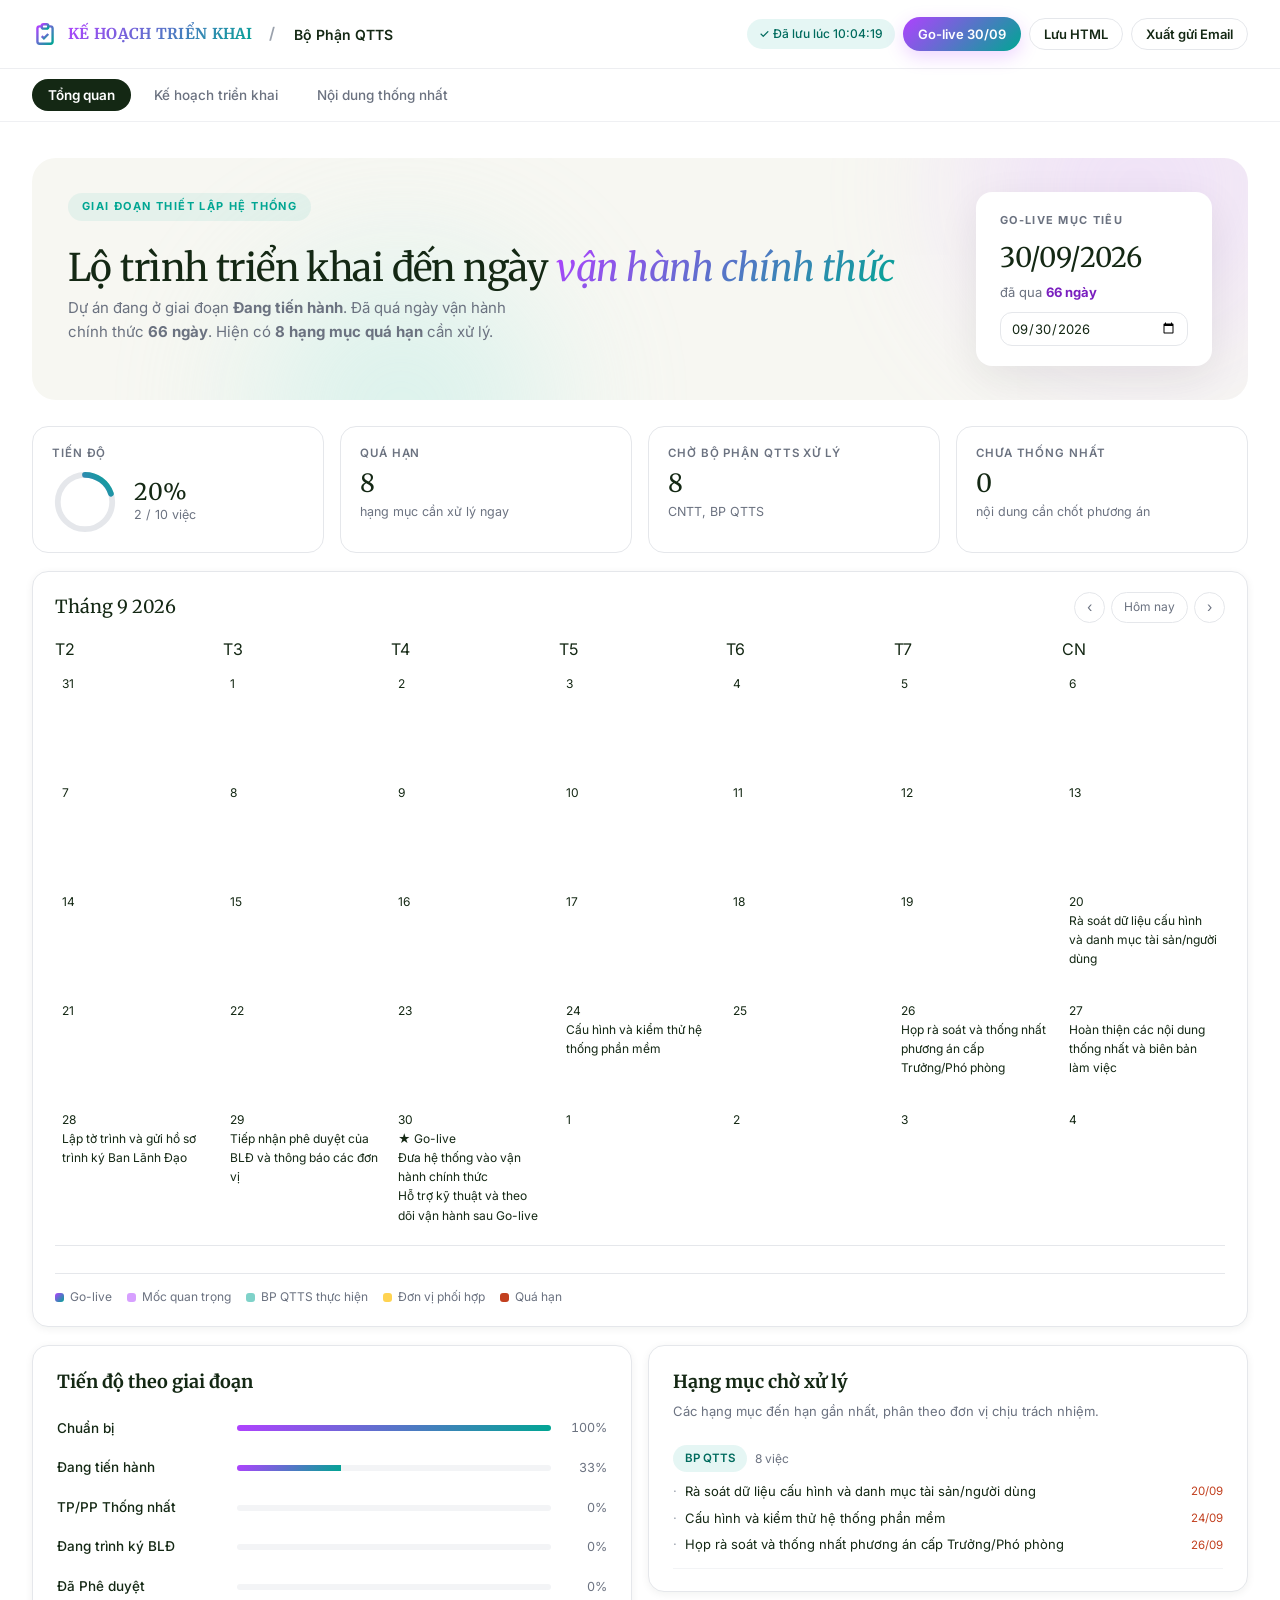
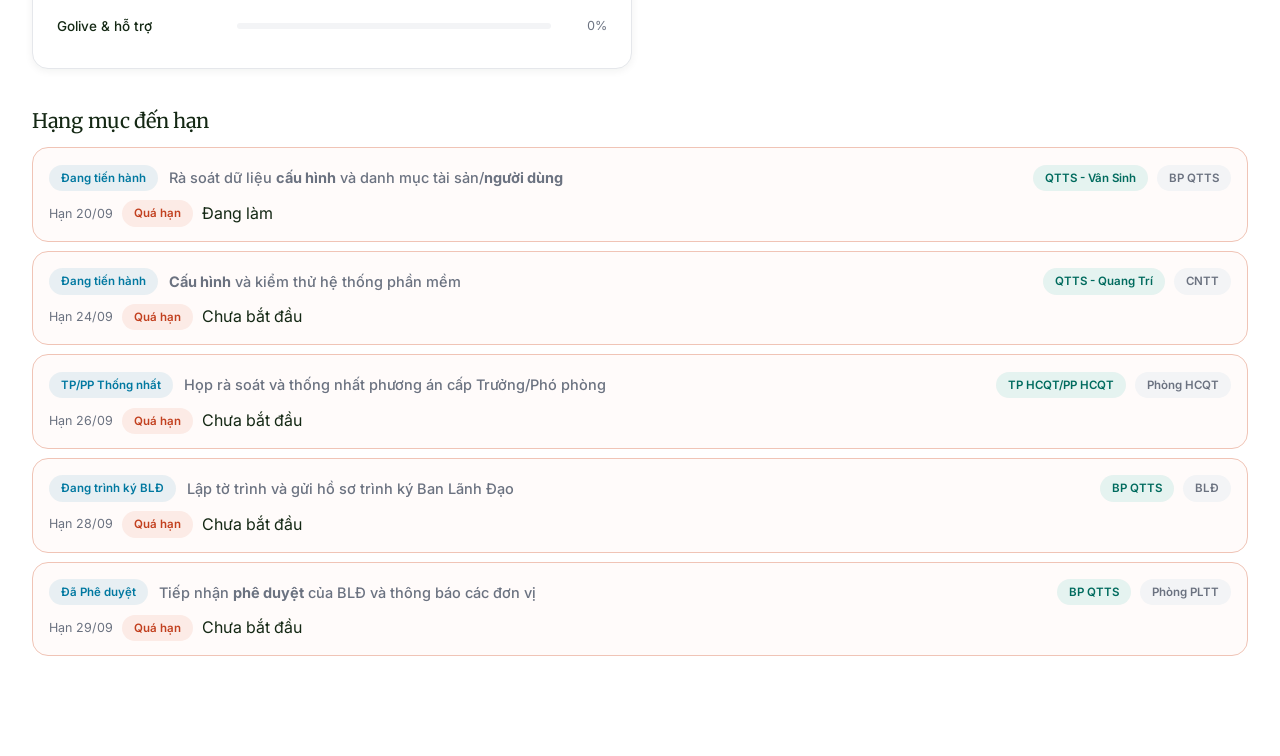
==== index.html @ fbef2f09 "Dong bo giao dien nhat quan 1 phan mem WebApp tren PC, Tablet va Mobile" ====
<!DOCTYPE html>
<html lang="vi">
<head>
<meta charset="utf-8">
<meta name="viewport" content="width=device-width, initial-scale=1.0, maximum-scale=5.0, viewport-fit=cover">
<title>Quản Lý Kế Hoạch — BP QTTS</title>
<meta name="apple-mobile-web-app-capable" content="yes">
<meta name="mobile-web-app-capable" content="yes">
<meta name="apple-mobile-web-app-status-bar-style" content="default">
<meta name="apple-mobile-web-app-title" content="Kế Hoạch QTTS">
<meta name="application-name" content="Kế Hoạch QTTS">
<meta name="theme-color" content="#ffffff">
<link rel="manifest" href="manifest.json">
<link rel="icon" type="image/svg+xml" href="assets/xperise-logo.svg">
<link rel="apple-touch-icon" href="assets/xperise-logo.svg">
<link rel="preconnect" href="https://fonts.googleapis.com">
<link rel="preconnect" href="https://fonts.gstatic.com" crossorigin>
<link href="https://fonts.googleapis.com/css2?family=Merriweather:ital,wght@0,300;0,400;1,400&family=Inter:wght@400;500;600;700&display=swap" rel="stylesheet">
<link rel="stylesheet" href="style.css?v=2.3">
</head>
<body>

<svg width="0" height="0" style="position:absolute"><defs>
<linearGradient id="gr" x1="0%" y1="0%" x2="100%" y2="100%">
<stop offset="0%" stop-color="#B041FF"/><stop offset="100%" stop-color="#00A693"/></linearGradient>
</defs></svg>

<header class="top"><div class="top-in">
  <div class="logo">
    <div class="app-brand">
      <svg class="brand-icon" viewBox="0 0 24 24" width="26" height="26" fill="none" stroke="currentColor" stroke-width="2.2">
        <path d="M9 5H7a2 2 0 0 0-2 2v12a2 2 0 0 0 2 2h10a2 2 0 0 0 2-2V7a2 2 0 0 0-2-2h-2" stroke="url(#gr)"/>
        <rect x="9" y="3" width="6" height="4" rx="1.5" stroke="url(#gr)"/>
        <path d="m9 14 2 2 4-4" stroke="url(#gr)"/>
      </svg>
      <span class="app-title">KẾ HOẠCH TRIỂN KHAI</span>
    </div>
  </div>
  <div class="top-client">
    <span class="xsign">/</span>
    <input type="text" data-k="client" value="Bộ Phận QTTS" aria-label="Tên đơn vị phụ trách" title="Tên đơn vị / đối tác">
  </div>
  <div class="top-acts">
    <span class="save-badge" id="saveBadge">✓ Đã lưu lúc 10:04:19</span>
    <span class="chip chip-live" id="chipLive" title="Nhấp để đặt ngày Go-live">Go-live 30/09</span>
    <button class="btn btn-o btn-s" id="save" title="Lưu toàn bộ ứng dụng và dữ liệu ra file HTML">Lưu HTML</button>
    <button class="btn btn-o btn-s" id="exportEmailBtn" title="Xuất file HTML tối ưu đính kèm gửi email">Xuất gửi Email</button>
  </div>
</div></header>

<div class="tabs"><div class="tabs-in" id="tabs"></div></div>

<main>

<!-- ===== 1. TỔNG QUAN ===== -->
<section class="panel on" id="p1">
  <div class="hero">
    <div class="blob b1"></div><div class="blob b2"></div>
    <div class="hero-in">
      <div class="hero-main">
        <span class="eyebrow">Giai đoạn thiết lập hệ thống</span>
        <h1>Lộ trình triển khai đến ngày <em class="hl">vận hành chính thức</em></h1>
        <p class="lede" id="statusLine">Vui lòng xác nhận ngày vận hành chính thức mục tiêu để bắt đầu theo dõi tiến độ.</p>
      </div>
      <div class="golive">
        <div class="lb">Go-live mục tiêu</div>
        <div class="dt" id="gvDate">30/09/2026</div>
        <div class="cd" id="gvCount">—</div>
        <input type="date" data-k="golive" id="gvInput" value="2026-09-30" aria-label="Ngày Go-live">
      </div>
    </div>
  </div>

  <div class="grid g4" style="margin-bottom:18px">
    <div class="stat"><div class="k">Tiến độ</div>
      <div class="ringwrap">
        <svg class="ring" viewBox="0 0 80 80"><circle class="bgc" cx="40" cy="40" r="33"/>
        <circle class="fg" id="ringFg" cx="40" cy="40" r="33" transform="rotate(-90 40 40)"/></svg>
        <div><div class="n" id="ovPct">0%</div><div class="s" id="ovCnt">0 / 0 việc</div></div>
      </div></div>
    <div class="stat"><div class="k">Quá hạn</div><div class="v" id="stLate">0</div><div class="m">hạng mục cần xử lý ngay</div></div>
    <div class="stat"><div class="k" id="stClTitle">Chờ đối tác xử lý</div><div class="v" id="stCl">0</div><div class="m" id="stClDept">—</div></div>
    <div class="stat"><div class="k">Chưa thống nhất</div><div class="v" id="stCore">4</div><div class="m">nội dung cần chốt phương án</div></div>
  </div>

  <div class="cal" style="margin-bottom:18px">
    <div class="cal-top">
      <h4 id="calTitle">—</h4>
      <div class="cal-nav">
        <button type="button" id="calPrev" aria-label="Tháng trước">‹</button>
        <button type="button" id="calToday" style="width:auto;padding:0 12px;font-size:12px">Hôm nay</button>
        <button type="button" id="calNext" aria-label="Tháng sau">›</button>
      </div>
    </div>
    <div class="cal-grid" id="calGrid"></div>
    <div class="cal-list" id="calList"></div>
    <div class="cal-legend">
      <span><i class="lg-live"></i>Go-live</span>
      <span><i class="lg-ms"></i>Mốc quan trọng</span>
      <span><i class="lg-xp"></i>BP QTTS thực hiện</span>
      <span><i class="lg-cl"></i>Đơn vị phối hợp</span>
      <span><i class="lg-late"></i>Quá hạn</span>
    </div>
  </div>

  <div class="grid g2" style="align-items:start">
    <div class="card">
      <h4 style="font-family:var(--font-d);font-size:18px;margin-bottom:12px">Tiến độ theo giai đoạn</h4>
      <div id="phases"></div>
    </div>
    <div class="card">
      <h4 style="font-family:var(--font-d);font-size:18px;margin-bottom:4px">Hạng mục chờ xử lý</h4>
      <p style="font-size:13px;color:var(--gray-500);margin-bottom:14px">Các hạng mục đến hạn gần nhất, phân theo đơn vị chịu trách nhiệm.</p>
      <div id="byDept"></div>
    </div>
  </div>

  <h3 class="sec">Hạng mục đến hạn</h3>
  <div id="nextUp" class="tasklist"></div>
</section>

<!-- ===== 2. KẾ HOẠCH ===== -->
<section class="panel" id="p2">
  <div class="phead">
    <h2>Kế hoạch triển khai</h2>
    <p>Danh mục công việc theo trình tự thực hiện. Thứ tự, đơn vị phụ trách và thời hạn có thể điều chỉnh trực tiếp. Hạng mục đánh dấu sao sẽ hiển thị như mốc quan trọng trên lịch tại mục Tổng quan.</p>
  </div>
  <div class="flow">
    <div class="flow-head">
      <h3>Sơ đồ phối hợp</h3>
      <p>Mỗi hàng là một đơn vị, mỗi cột là một giai đoạn, số thứ tự trùng với danh mục bên dưới. Chọn tên đơn vị để xem riêng phần việc cần làm; chọn một bước để mở chi tiết.</p>
    </div>
    <div class="fl-units" id="flUnits" role="group" aria-label="Lọc theo đơn vị"></div>
    <div class="fl-wrap"><div class="fl-grid" id="flGrid"></div></div>
    <div class="fl-legend">
      <span><span class="fl-n">1</span>Bước theo trình tự</span>
      <span><span class="fl-n" style="background:var(--gradient)">1</span>Mốc quan trọng</span>
      <span><span class="fl-n" style="background:var(--green)">✓</span>Hoàn thành</span>
      <span><i class="lg-box lg-dash"></i>BP QTTS phối hợp cùng đơn vị đối tác</span>
      <span><i class="lg-box lg-late2"></i>Quá hạn</span>
    </div>
    <div class="fl-todo" id="flTodo" hidden></div>
  </div>

  <h3 class="sec" style="margin-top:0">Danh mục công việc</h3>
  <div class="acts" style="margin:0 0 18px">
    <button class="btn btn-p" id="addTask">+ Thêm hạng mục</button>
    <button class="btn btn-o" id="saveProjectBtn" title="Lưu toàn bộ thông tin dự án vào máy chủ host VPS quanlyts.com">💾 Lưu Dự Án</button>
    <div class="search-box">
      <svg viewBox="0 0 24 24" fill="none" stroke="currentColor" stroke-width="2"><circle cx="11" cy="11" r="8"/><path d="M21 21l-4.35-4.35"/></svg>
      <input type="text" id="taskSearch" placeholder="Tìm kiếm công việc, PIC...">
    </div>
    <select id="filt" class="btn btn-o" style="padding:8px 16px;cursor:pointer">
      <option value="">Tất cả giai đoạn</option>
    </select>
  </div>
  <div id="plan" class="tasklist"></div>
</section>

<!-- ===== 3. NỘI DUNG THỐNG NHẤT ===== -->
<section class="panel" id="p3">
  <div class="phead">
    <h2>Nội dung thống nhất</h2>
    <p>Ghi nhận và theo dõi các nội dung, kết luận và vấn đề cần thống nhất giữa các bên trong quá trình triển khai kế hoạch.</p>
  </div>

  <div class="tw"><table id="notes"><thead><tr><th class="mid" style="width:44px">#</th>
    <th style="min-width:260px">Nội dung thống nhất</th><th style="width:130px">Người nêu</th>
    <th style="width:130px">Phụ trách</th><th style="width:140px">Hạn</th>
    <th style="width:150px">Trạng thái</th><th style="width:44px"></th></tr></thead><tbody></tbody></table></div>
  <div class="acts"><button class="btn btn-p" id="addNote">+ Thêm nội dung</button></div>
</section>

</main>

<script src="app.js?v=2.3"></script>
</body>
</html>
---- style.css ----
*{margin:0;padding:0;box-sizing:border-box}
:root{
 --purple:#B041FF;--purple-dark:#7A1FBF;--purple-light:#E7C8FF;--purple-med:#C983FF;
 --green:#00A693;--green-dark:#006B5E;--green-light:#B8ECE5;--green-med:#5CC9BC;
 --blue:#0078A0;--blue-light:#BCE4F1;
 --ink:#142814;--soft-white:#F7F7F2;--white:#fff;
 --gray-500:#6B7280;--gray-400:#9AA1AC;--gray-200:#E5E7EB;--gray-100:#F3F4F6;
 --amber:#B26B00;--amber-bg:#FFF4DC;--red:#C2401F;--red-bg:#FCEBE6;
 --gradient:linear-gradient(135deg,#B041FF 0%,#00A693 100%);
 --gradient-soft:linear-gradient(135deg,#C983FF 0%,#5CC9BC 100%);
 --font-d:'Merriweather',Georgia,serif;--font-b:'Inter',system-ui,sans-serif;
 --pill:9999px;--r-lg:24px;--r-md:16px;--r-sm:12px;
 --sh:0 2px 8px rgba(20,40,20,.06);--sh-lg:0 12px 40px rgba(20,40,20,.08);
 --bd:var(--gray-200);
}
body{font-family:var(--font-b);color:var(--ink);background:var(--white);line-height:1.6;-webkit-font-smoothing:antialiased}
h1,h2,h3{font-family:var(--font-d);font-weight:400;letter-spacing:-.015em;line-height:1.2}
.hl{background:var(--gradient);-webkit-background-clip:text;background-clip:text;-webkit-text-fill-color:transparent}
button{font-family:inherit}

/* top bar */
.top{position:sticky;top:0;z-index:60;background:rgba(255,255,255,.95);backdrop-filter:blur(24px);
 border-bottom:1px solid rgba(229,231,235,.7)}
.top-in{max-width:1360px;margin:0 auto;padding:0 32px;height:68px;display:flex;align-items:center;gap:16px}
.logo{display:flex;align-items:center;flex:0 0 auto}
.logo img{height:26px;width:auto;display:block}
.app-brand{display:flex;align-items:center;gap:10px}
.brand-icon{display:block;flex:0 0 auto}
.app-title{font-family:var(--font-d);font-weight:700;font-size:15px;letter-spacing:.3px;background:var(--gradient);-webkit-background-clip:text;background-clip:text;-webkit-text-fill-color:transparent;white-space:nowrap}
.top-client{flex:1;min-width:0;display:flex;align-items:center;gap:8px}
.xsign{color:var(--gray-400);font-size:16px;flex:0 0 auto;font-weight:600}
.cl-logo{height:22px;width:auto;border-radius:3px;flex:0 0 auto;display:block}
.top-client input{font-family:var(--font-b);font-size:14px;font-weight:600;color:var(--ink);
 border:1px solid transparent;background:transparent;border-radius:var(--r-sm);padding:6px 10px;max-width:280px;width:100%}
.top-client input:hover{border-color:var(--bd);background:var(--white)}
.top-client input:focus{outline:none;border-color:var(--green);background:#fff;box-shadow:0 0 0 3px rgba(0,166,147,.12)}
.chip{display:inline-flex;align-items:center;gap:7px;padding:7px 15px;border-radius:var(--pill);
 font-size:13px;font-weight:600;white-space:nowrap}
.chip-live{background:var(--gradient);color:#fff;box-shadow:0 6px 18px rgba(176,65,255,.22);cursor:pointer;transition:all .2s ease}
.chip-live:hover{transform:translateY(-1px);box-shadow:0 8px 22px rgba(176,65,255,.3)}
.save-badge{display:inline-flex;align-items:center;gap:5px;font-size:12px;color:var(--green-dark);background:rgba(0,166,147,.1);padding:5px 12px;border-radius:var(--pill);font-weight:500;white-space:nowrap;transition:opacity .3s}
.top-acts{display:flex;gap:8px;flex:0 0 auto;align-items:center}
.btn{display:inline-flex;align-items:center;justify-content:center;gap:7px;border:none;cursor:pointer;
 border-radius:var(--pill);font-weight:600;transition:all .22s ease;font-size:13.5px;padding:8px 16px}
.btn-p{background:var(--gradient);color:#fff;box-shadow:0 6px 20px rgba(176,65,255,.2)}
.btn-p:hover{transform:translateY(-1.5px);box-shadow:0 10px 26px rgba(176,65,255,.3)}
.btn-o{background:var(--white);border:1.5px solid var(--bd);color:var(--ink)}
.btn-o:hover{border-color:var(--green);color:var(--green)}
.btn-s{padding:7px 14px;font-size:13px}
.btn:focus-visible{outline:2px solid var(--purple);outline-offset:2px}
.btn-saved-success{background:rgba(0,166,147,.12)!important;color:var(--green-dark)!important;border-color:var(--green)!important}

/* tabs */
.tabs{position:sticky;top:68px;z-index:55;background:rgba(255,255,255,.94);backdrop-filter:blur(20px);
 border-bottom:1px solid rgba(229,231,235,.6)}
.tabs-in{max-width:1360px;margin:0 auto;padding:10px 32px;display:flex;gap:7px;overflow-x:auto;scrollbar-width:none}
.tabs-in::-webkit-scrollbar{display:none}
.tab{border:none;background:transparent;color:var(--gray-500);font-size:13.5px;font-weight:500;
 padding:8px 16px;border-radius:var(--pill);cursor:pointer;white-space:nowrap;transition:all .2s}
.tab:hover{background:var(--gray-100);color:var(--ink)}
.tab[aria-current=true]{background:var(--ink);color:#fff;font-weight:600}
.tab:focus-visible{outline:2px solid var(--purple);outline-offset:2px}

main{max-width:1360px;margin:0 auto;padding:36px 32px 100px}
.panel{display:none}.panel.on{display:block}
.phead{margin-bottom:30px}
.phead h2{font-size:30px;margin-bottom:8px}
.phead p{color:var(--gray-500);font-size:15px;max-width:74ch}
.eyebrow{display:inline-flex;padding:5px 14px;border-radius:var(--pill);font-size:11px;font-weight:700;
 letter-spacing:1.4px;text-transform:uppercase;background:rgba(0,166,147,.08);color:var(--green);margin-bottom:14px}
h3.sec{font-size:20px;margin:40px 0 14px}
h4.sub{font-family:var(--font-b);font-size:14px;font-weight:600;color:var(--gray-500);
 letter-spacing:.3px;margin:26px 0 10px}

.card{background:var(--white);border:1px solid var(--bd);border-radius:var(--r-md);padding:22px 24px;box-shadow:var(--sh)}
.card.soft{background:var(--soft-white);border-color:transparent}
.grid{display:grid;gap:16px}
.g2{grid-template-columns:repeat(2,1fr)}.g3{grid-template-columns:repeat(3,1fr)}.g4{grid-template-columns:repeat(4,1fr)}
@media(max-width:1080px){.g4{grid-template-columns:repeat(2,1fr)}}
@media(max-width:820px){.g2,.g3,.g4{grid-template-columns:1fr}}

/* hero */
.hero{position:relative;overflow:hidden;border-radius:var(--r-lg);padding:34px 36px;margin-bottom:26px;
 background:var(--soft-white)}
.hero .blob{position:absolute;border-radius:50%;filter:blur(70px);opacity:.42;pointer-events:none}
.b1{width:340px;height:340px;background:var(--purple-light);top:-140px;right:-60px}
.b2{width:300px;height:300px;background:var(--green-light);bottom:-160px;left:18%}
.hero-in{position:relative;z-index:2;display:flex;gap:34px;align-items:flex-start;flex-wrap:wrap}
.hero-main{flex:1 1 340px;min-width:280px}
.hero-main h1{font-size:clamp(26px,3.2vw,38px);margin:10px 0 6px}
.hero-main .lede{color:var(--gray-500);font-size:15px;max-width:52ch}
.golive{flex:0 0 auto;background:var(--white);border-radius:var(--r-md);padding:20px 24px;box-shadow:var(--sh-lg);min-width:236px}
.golive .lb{font-size:11px;font-weight:700;letter-spacing:1.3px;text-transform:uppercase;color:var(--gray-500)}
.golive .dt{font-family:var(--font-d);font-size:27px;margin:6px 0 2px}
.golive input[type=date]{font-family:var(--font-b);font-size:13px;border:1px solid var(--bd);
 border-radius:var(--r-sm);padding:7px 10px;width:100%;margin-top:9px;color:var(--ink)}
.golive input:focus{outline:none;border-color:var(--green);box-shadow:0 0 0 3px rgba(0,166,147,.12)}
.cd{font-size:13px;color:var(--gray-500);margin-top:3px}
.cd b{color:var(--purple-dark)}

/* stats */
.stat{background:var(--white);border:1px solid var(--bd);border-radius:var(--r-md);padding:17px 19px}
.stat .k{font-size:11.5px;font-weight:600;letter-spacing:.9px;text-transform:uppercase;color:var(--gray-500);margin-bottom:7px}
.stat .v{font-family:var(--font-d);font-size:25px;line-height:1.15}
.stat .v small{font-family:var(--font-b);font-size:12.5px;color:var(--gray-500);font-weight:500}
.stat .m{font-size:12.5px;color:var(--gray-500);margin-top:4px}

.ring{width:66px;height:66px;flex:0 0 66px}
.ring circle{fill:none;stroke-width:7;stroke-linecap:round}
.ring .bgc{stroke:var(--gray-200)}
.ring .fg{stroke:url(#gr);transition:stroke-dashoffset .6s cubic-bezier(.16,1,.3,1)}
.ringwrap{display:flex;align-items:center;gap:16px}
.ringwrap .n{font-family:var(--font-d);font-size:23px;line-height:1.1}
.ringwrap .s{font-size:12.5px;color:var(--gray-500)}

/* progress bars */
.pbar{height:6px;border-radius:var(--pill);background:var(--gray-100);overflow:hidden}
.pbar i{display:block;height:100%;background:var(--gradient);width:0;transition:width .5s cubic-bezier(.16,1,.3,1)}
.phrow{display:flex;align-items:center;gap:14px;padding:9px 0}
.phrow .nm{flex:0 0 166px;font-size:13.5px;font-weight:500}
.phrow .tr{flex:1}
.phrow .pc{flex:0 0 42px;text-align:right;font-size:12.5px;color:var(--gray-500);font-variant-numeric:tabular-nums}
@media(max-width:700px){.phrow{flex-wrap:wrap}.phrow .nm{flex:1 0 100%}}

/* calendar */
.cal{background:var(--white);border:1px solid var(--bd);border-radius:var(--r-md);padding:20px 22px;box-shadow:var(--sh)}
.cal-top{display:flex;align-items:center;justify-content:space-between;margin-bottom:14px;gap:10px}
.cal-top h4{font-family:var(--font-d);font-size:18px;font-weight:400}
.cal-nav{display:flex;gap:6px}
.cal-nav button{width:31px;height:31px;border-radius:var(--pill);border:1px solid var(--bd);background:#fff;
 cursor:pointer;color:var(--gray-500);font-size:14px;line-height:1;transition:all .2s}
.cal-nav button:hover{border-color:var(--green);color:var(--green)}
.cal-grid{display:grid;grid-template-columns:repeat(7,1fr);gap:5px}
.cal-dow{font-size:11px;font-weight:700;letter-spacing:.7px;text-transform:uppercase;color:var(--gray-400);
 text-align:center;padding:5px 0}
.cal-d{border-radius:10px;padding:5px 6px;font-size:12px;position:relative;
 border:1px solid transparent;min-height:104px;background:#fff;overflow:hidden}
.cal-d.out{opacity:.4}
.cal-d.out .dn{color:var(--gray-400)}
.cal-d.wk{background:#FBFCFB}
.cal-d.today{border-color:var(--ink)}
.cal-d.today .dn{background:var(--ink);color:#fff;border-radius:var(--pill);padding:1px 7px}
.cal-d.liveday{background:linear-gradient(160deg,rgba(176,65,255,.10),rgba(0,166,147,.10));
 border-color:rgba(176,65,255,.35)}
.cal-d .dn{font-size:12px;font-weight:600;display:inline-block;margin-bottom:4px}
.cal-ch{display:block;width:100%;text-align:left;border:none;font-family:var(--font-b);
 font-size:10.5px;line-height:1.3;padding:3px 6px;border-radius:5px;margin-bottom:2px;
 white-space:nowrap;overflow:hidden;text-overflow:ellipsis;cursor:pointer}
.ch-live{background:var(--gradient);color:#fff;font-weight:700}
.ch-ms{background:rgba(176,65,255,.13);color:var(--purple-dark);font-weight:600}
.ch-xp{background:rgba(0,166,147,.13);color:var(--green-dark)}
.ch-cl{background:rgba(255,193,7,.20);color:#8a6100}
.ch-bo{background:var(--gray-100);color:var(--gray-500)}
.ch-late{background:var(--red-bg);color:var(--red);font-weight:600}
.cal-more{font-size:10px;color:var(--gray-500);padding:1px 6px;cursor:pointer}
.cal-more:hover{color:var(--purple-dark)}
.lg-live{background:linear-gradient(135deg,#B041FF,#00A693)}
.lg-ms{background:rgba(176,65,255,.5)}
.lg-xp{background:rgba(0,166,147,.5)}
.lg-cl{background:rgba(255,193,7,.7)}
.lg-late{background:var(--red)}
.cal-legend{display:flex;gap:15px;flex-wrap:wrap;font-size:12px;color:var(--gray-500);margin-top:14px;
 padding-top:13px;border-top:1px solid var(--bd)}
.cal-legend i{width:9px;height:9px;border-radius:3px;display:inline-block;margin-right:6px;vertical-align:-1px}
.cal-list{margin-top:14px;padding-top:13px;border-top:1px solid var(--bd)}
.cal-ev{display:flex;gap:11px;align-items:baseline;padding:6px 0;font-size:13.5px}
.cal-ev .d{flex:0 0 46px;font-weight:700;color:var(--purple-dark);font-variant-numeric:tabular-nums}

/* task cards */
.tasklist{display:flex;flex-direction:column;gap:9px}
.tk{background:var(--white);border:1px solid var(--bd);border-radius:var(--r-md);padding:14px 16px;
 display:flex;gap:13px;align-items:flex-start;transition:box-shadow .2s,border-color .2s}
.tk:hover{box-shadow:var(--sh-lg)}
.tk.done{background:var(--soft-white);border-color:transparent}
.tk.done .tk-name input{color:var(--gray-500);text-decoration:line-through}
.tk.late{border-color:#F0C4B6;background:#FFFBFA}
.tk-h{cursor:grab;color:var(--gray-400);font-size:15px;padding-top:5px;user-select:none;flex:0 0 auto}
.tk-h:active{cursor:grabbing}
.tk.dragging{opacity:.4}
.tk.over{border-top:2px solid var(--purple)}
.tk-b{flex:1;min-width:0}
.tk-r1{display:flex;gap:9px;align-items:center;flex-wrap:wrap;margin-bottom:7px}
.tk-name{flex:1 1 260px;min-width:200px}
.tk-name input{width:100%;font-family:var(--font-b);font-size:14.5px;font-weight:600;color:var(--ink);
 border:1px solid transparent;background:transparent;border-radius:8px;padding:4px 7px}
.tk-name input:hover{border-color:var(--bd);background:#fff}
.tk-name input:focus{outline:none;border-color:var(--green);background:#fff;box-shadow:0 0 0 3px rgba(0,166,147,.1)}
.tk-r2{display:flex;gap:9px;align-items:center;flex-wrap:wrap}
.fld{display:inline-flex;align-items:center;gap:5px;font-size:12.5px;color:var(--gray-500)}
.fld svg{width:13px;height:13px;opacity:.65;flex:0 0 13px}
.fld input,.fld select{font-family:var(--font-b);font-size:12.5px;color:var(--ink);border:1px solid transparent;
 background:transparent;border-radius:8px;padding:4px 6px;max-width:150px}
.fld input:hover,.fld select:hover{border-color:var(--bd);background:#fff}
.fld input:focus,.fld select:focus{outline:none;border-color:var(--green);background:#fff;box-shadow:0 0 0 3px rgba(0,166,147,.1)}
.fld select{cursor:pointer}
.fld input[type=date]{max-width:132px}
.pill{display:inline-flex;align-items:center;padding:4px 12px;border-radius:var(--pill);font-size:11.5px;font-weight:600;white-space:nowrap}
.p-xp{background:rgba(0,166,147,.1);color:var(--green-dark)}
.p-cl{background:rgba(176,65,255,.1);color:var(--purple-dark)}
.p-bo{background:var(--gray-100);color:var(--gray-500)}
.p-ph{background:rgba(0,120,160,.09);color:var(--blue)}
select.pill{-webkit-appearance:none;appearance:none;border:1px solid transparent;cursor:pointer;
 font-family:var(--font-b);font-weight:600;font-size:11.5px;padding:4px 12px;border-radius:var(--pill)}
select.pill:hover{border-color:rgba(20,40,20,.18)}
select.pill:focus{outline:none;box-shadow:0 0 0 3px rgba(0,166,147,.18)}
.st-sel{border-radius:var(--pill)!important;font-weight:600!important;padding:5px 12px!important;
 -webkit-appearance:none;appearance:none;cursor:pointer;border:1px solid transparent!important;font-size:11.5px!important}
.st-0{background:var(--gray-100);color:var(--gray-500)}
.st-1{background:var(--amber-bg);color:var(--amber)}
.st-2{background:rgba(0,166,147,.12);color:var(--green-dark)}
.st-3{background:var(--red-bg);color:var(--red)}
.ms-btn{flex:0 0 auto;border:none;background:transparent;cursor:pointer;font-size:15px;color:var(--gray-200);
 padding:3px 5px;line-height:1;transition:color .2s}
.ms-btn.on{color:var(--purple)}
.ms-btn:hover{color:var(--purple-med)}
.tk-x{flex:0 0 auto;border:none;background:transparent;cursor:pointer;color:var(--gray-400);font-size:16px;padding:3px 5px;line-height:1}
.tk-x:hover{color:var(--red)}

/* search box */
.search-box{display:inline-flex;align-items:center;background:#fff;border:1.5px solid var(--bd);border-radius:var(--pill);padding:2px 12px;gap:6px;font-size:13px}
.search-box input{border:none;outline:none;background:transparent;font-family:var(--font-b);font-size:13px;padding:6px 0;width:180px;color:var(--ink)}
.search-box svg{width:14px;height:14px;color:var(--gray-400)}

/* docs */
.doc{background:var(--white);border:1px solid var(--bd);border-radius:var(--r-md);padding:19px 21px;
 display:flex;gap:16px;align-items:flex-start;box-shadow:var(--sh)}
.doc-ic{flex:0 0 42px;height:42px;border-radius:12px;display:grid;place-items:center;font-size:11px;
 font-weight:700;color:#fff;background:var(--gradient)}
.doc-ic.cl{background:var(--gray-100);color:var(--gray-500)}
.doc-b{flex:1;min-width:0}
.doc-b h4{font-family:var(--font-b);font-size:15px;font-weight:600;margin-bottom:3px}
.doc-b .d{font-size:13px;color:var(--gray-500);margin-bottom:9px}
.doc-in{display:flex;flex-wrap:wrap;gap:5px;margin-bottom:11px}
.doc-in span{font-size:11.5px;background:var(--gray-100);color:var(--gray-500);padding:3px 10px;border-radius:var(--pill)}
.doc-f{display:flex;gap:9px;align-items:center;flex-wrap:wrap}
.doc-f select{font-family:var(--font-b);font-size:11.5px;font-weight:600;border-radius:var(--pill);
 padding:5px 12px;border:1px solid transparent;cursor:pointer;-webkit-appearance:none;appearance:none}

/* tables */
.tw{overflow-x:auto;border:1px solid var(--bd);border-radius:var(--r-md);background:#fff;box-shadow:var(--sh)}
table{width:100%;border-collapse:collapse;font-size:13.5px}
th,td{padding:11px 14px;text-align:left;vertical-align:middle;border-bottom:1px solid var(--bd)}
thead th{background:var(--soft-white);font-size:11.5px;font-weight:700;letter-spacing:.7px;
 text-transform:uppercase;color:var(--gray-500)}
tbody tr:last-child td{border-bottom:none}
td.mid,th.mid{text-align:center}
table input,table select,table textarea{font-family:var(--font-b);font-size:13px;color:var(--ink);
 border:1px solid transparent;background:transparent;border-radius:8px;padding:5px 7px;width:100%}
table input:hover,table select:hover,table textarea:hover{border-color:var(--bd);background:#fff}
table input:focus,table select:focus,table textarea:focus{outline:none;border-color:var(--green);
 background:#fff;box-shadow:0 0 0 3px rgba(0,166,147,.1)}
table textarea{resize:vertical;min-height:32px;line-height:1.45}
table select{cursor:pointer}

.note{border-radius:var(--r-md);padding:15px 18px;margin:16px 0;font-size:14px;background:var(--soft-white)}
.note.key{background:linear-gradient(135deg,rgba(176,65,255,.07),rgba(0,166,147,.07))}
.note.warn{background:var(--amber-bg);color:var(--amber)}
.note b{color:var(--ink)}
ul.cl{padding-left:19px;margin:0}
ul.cl li{margin-bottom:6px;font-size:14px}
details.faq{border:1px solid var(--bd);border-radius:var(--r-md);background:#fff;margin-bottom:9px;overflow:hidden}
details.faq summary{padding:14px 18px;cursor:pointer;font-weight:600;font-size:14.5px;list-style:none;display:flex;gap:11px}
details.faq summary::-webkit-details-marker{display:none}
details.faq summary::before{content:"+";color:var(--purple);font-weight:700}
details.faq[open] summary::before{content:"–"}
details.faq[open] summary{background:var(--soft-white)}
details.faq .b{padding:14px 18px 16px 45px;font-size:14px;color:var(--gray-500)}
.acts{display:flex;gap:10px;flex-wrap:wrap;margin-top:16px;align-items:center}
.empty{text-align:center;padding:34px;color:var(--gray-500);font-size:14px}

/* flow diagram (swimlane) */
.flow{margin:0 0 34px}
.flow-head{margin-bottom:14px}
.flow-head h3{font-size:22px;margin-bottom:6px}
.flow-head p{color:var(--gray-500);font-size:14px;max-width:78ch}
.fl-units{display:flex;flex-wrap:wrap;align-items:center;gap:6px;margin-bottom:14px}
.fl-units .gl{font-size:12.5px;color:var(--gray-500);margin:0 2px 0 8px}
.fl-units .gl:first-child{margin-left:0}
.fl-units .sep{width:1px;height:20px;background:var(--bd);margin:0 6px}
.fl-chip{display:inline-flex;align-items:center;gap:7px;border:1px solid var(--bd);background:#fff;color:var(--ink);
  font-family:var(--font-b);font-size:13px;font-weight:500;padding:6px 13px;border-radius:var(--pill);cursor:pointer;transition:border-color .2s,background .2s}
.fl-chip i{width:8px;height:8px;border-radius:50%;flex:0 0 8px}
.fl-chip:hover{border-color:var(--ink)}
.fl-chip[aria-pressed=true]{background:var(--ink);border-color:var(--ink);color:#fff}
.fl-chip:focus-visible{outline:2px solid var(--purple);outline-offset:2px}
.fl-chip .ct{font-size:11.5px;opacity:.65;font-variant-numeric:tabular-nums}
.dot-cl{background:var(--purple)}.dot-xp{background:var(--green)}.dot-bo{background:var(--gradient)}

.fl-wrap{border:1px solid var(--bd);border-radius:var(--r-lg);background:#fff;box-shadow:var(--sh);overflow-x:auto}
.fl-grid{display:grid;grid-template-columns:178px repeat(var(--cols,6),minmax(208px,1fr));min-width:calc(178px + 208px * var(--cols,6))}
.fl-corner{position:sticky;left:0;z-index:3;background:var(--soft-white);padding:14px 16px;font-size:12px;
  color:var(--gray-500);display:flex;align-items:flex-end;border-right:1px solid var(--bd)}
.fl-ph{position:relative;background:var(--soft-white);padding:12px 26px 12px 24px;margin-left:-12px;
  clip-path:polygon(0 0,calc(100% - 14px) 0,100% 50%,calc(100% - 14px) 100%,0 100%,14px 50%);
  display:flex;flex-direction:column;gap:1px;min-height:62px;justify-content:center}
.fl-ph.first{margin-left:0;clip-path:polygon(0 0,calc(100% - 14px) 0,100% 50%,calc(100% - 14px) 100%,0 100%)}
.fl-ph.last{clip-path:polygon(0 0,100% 0,100% 100%,0 100%,14px 50%)}
.fl-ph .t{display:flex;align-items:center;gap:8px;font-weight:600;font-size:13.5px;line-height:1.25}
.fl-ph .no{flex:0 0 20px;height:20px;border-radius:50%;display:grid;place-items:center;font-size:11px;font-weight:700;
  background:#fff;color:var(--ink);border:1px solid var(--bd);font-variant-numeric:tabular-nums}
.fl-ph .d{font-size:12px;color:var(--gray-500);padding-left:28px;font-variant-numeric:tabular-nums}
.fl-ph.cur{background:var(--ink);color:#fff}
.fl-ph.cur .d{color:rgba(255,255,255,.72)}
.fl-ph.cur .no{background:var(--gradient);color:#fff;border-color:transparent}
.fl-ph.fin{background:rgba(0,166,147,.10)}
.fl-ph.fin .no{background:var(--green);color:#fff;border-color:transparent}

.fl-lab{position:sticky;left:0;z-index:2;background:#fff;border-top:1px solid var(--bd);border-right:1px solid var(--bd);
  padding:14px 14px 14px 20px;display:flex;flex-direction:column;justify-content:center;gap:1px;transition:opacity .2s}
.fl-lab::before{content:"";position:absolute;left:0;top:10px;bottom:10px;width:4px;border-radius:0 4px 4px 0}
.fl-lab.cl::before{background:var(--purple)}.fl-lab.xp::before{background:var(--green)}.fl-lab.bo::before{background:var(--gradient)}
.fl-lab .pt{font-size:11.5px;color:var(--gray-500)}
.fl-lab .nm{font-family:var(--font-d);font-size:17px;line-height:1.25}
.fl-lab .ct{font-size:11.5px;color:var(--gray-500);margin-top:3px;font-variant-numeric:tabular-nums}
.fl-lab .ct b{color:var(--red);font-weight:600}
.fl-lab.grp{border-top:2px solid var(--ink)}
.fl-cell{border-top:1px solid var(--bd);padding:10px;display:flex;flex-direction:column;gap:8px;min-height:74px;transition:opacity .2s}
.fl-cell+.fl-cell{border-left:1px dashed var(--gray-200)}
.fl-cell.grp{border-top:2px solid var(--ink)}
.fl-cell.cl{background:rgba(176,65,255,.028)}
.fl-cell.xp{background:rgba(0,166,147,.035)}
.fl-cell.bo{background:#FCFCFA}
.dim{opacity:.28}
.fl-c{display:block;width:100%;text-align:left;font-family:var(--font-b);color:var(--ink);cursor:pointer;
  background:#fff;border:1px solid var(--bd);border-radius:12px;padding:9px 11px 10px;
  box-shadow:0 1px 2px rgba(20,40,20,.04);transition:border-color .2s,box-shadow .2s,opacity .2s}
.fl-c.cl{border-left:3px solid var(--purple)}
.fl-c.xp{border-left:3px solid var(--green)}
.fl-c.bo{border-left:3px solid var(--purple-med)}
.fl-c:hover,.fl-c.hi{border-color:var(--ink);box-shadow:var(--sh-lg)}
.fl-c:focus-visible{outline:2px solid var(--purple);outline-offset:2px}
.fl-c .r{display:flex;align-items:center;gap:7px;margin-bottom:5px}
.fl-n{flex:0 0 22px;height:22px;border-radius:50%;display:grid;place-items:center;background:var(--ink);color:#fff;
  font-size:11px;font-weight:700;font-variant-numeric:tabular-nums}
.fl-c.ms .fl-n{background:var(--gradient)}
.fl-c .dt{font-size:11.5px;color:var(--gray-500);font-variant-numeric:tabular-nums;flex:1}
.fl-c .star{color:var(--purple);font-size:13px;line-height:1}
.fl-c .nm{font-size:13px;font-weight:500;line-height:1.38}
.fl-c .ft{display:flex;flex-wrap:wrap;gap:5px;margin-top:7px}
.fl-tag{display:inline-flex;align-items:center;gap:5px;font-size:10.5px;font-weight:600;padding:2px 8px;border-radius:var(--pill);white-space:nowrap}
.fl-tag i{width:6px;height:6px;border-radius:50%;background:currentColor}
.fl-tag.s0{background:var(--gray-100);color:var(--gray-500)}
.fl-tag.s1{background:var(--amber-bg);color:var(--amber)}
.fl-tag.s2{background:rgba(0,166,147,.12);color:var(--green-dark)}
.fl-tag.s3,.fl-tag.late{background:var(--red-bg);color:var(--red)}
.fl-tag.with{background:rgba(0,166,147,.1);color:var(--green-dark)}
.fl-tag.with2{background:rgba(176,65,255,.1);color:var(--purple-dark)}
.fl-c.late{border-color:#F0C4B6;background:#FFFBFA}
.fl-c.late .dt{color:var(--red);font-weight:600}
.fl-c.done{background:var(--soft-white);box-shadow:none}
.fl-c.done .nm{color:var(--gray-500)}
.fl-c.done .fl-n{background:var(--green)}
.fl-g{display:block;width:100%;text-align:left;font-family:var(--font-b);cursor:pointer;background:transparent;
  border:1.5px dashed rgba(0,166,147,.45);border-radius:12px;padding:7px 10px;color:var(--green-dark);transition:border-color .2s,background .2s,opacity .2s}
.fl-g:hover,.fl-g.hi{border-color:var(--green);background:#fff}
.fl-g:focus-visible{outline:2px solid var(--purple);outline-offset:2px}
.fl-g .r{display:flex;align-items:center;gap:7px;font-size:11.5px;font-weight:600}
.fl-g .fl-n{flex-basis:20px;height:20px;font-size:10.5px;background:transparent;color:var(--green-dark);border:1.5px solid currentColor}
.fl-g .nm{font-size:12px;color:var(--gray-500);margin-top:3px;line-height:1.35;
  display:-webkit-box;-webkit-line-clamp:1;-webkit-box-orient:vertical;overflow:hidden}
.fl-legend{display:flex;flex-wrap:wrap;gap:8px 18px;font-size:12px;color:var(--gray-500);margin-top:12px}
.fl-legend span{display:inline-flex;align-items:center;gap:7px}
.fl-legend .fl-n{flex:0 0 18px;height:18px;font-size:10px}
.lg-box{width:22px;height:14px;border-radius:4px;display:inline-block}
.lg-dash{border:1.5px dashed rgba(0,166,147,.6)}
.lg-late2{background:#FFFBFA;border:1px solid #F0C4B6}

.fl-todo{margin-top:16px;border-radius:var(--r-md);background:var(--soft-white);padding:16px 18px}
.fl-todo h4{font-family:var(--font-d);font-weight:400;font-size:18px;margin-bottom:2px}
.fl-todo .sm{font-size:13px;color:var(--gray-500);margin-bottom:10px}
.fl-row{display:flex;align-items:center;gap:12px;padding:9px 0;border-top:1px solid var(--gray-200);cursor:pointer}
.fl-row:first-of-type{border-top:none}
.fl-row .fl-n{flex:0 0 24px;height:24px}
.fl-row .dt{flex:0 0 108px;font-size:12.5px;color:var(--gray-500);font-variant-numeric:tabular-nums}
.fl-row .nm{flex:1;font-size:14px;font-weight:500;min-width:0}
.fl-row .tg{display:flex;gap:5px;flex-wrap:wrap;justify-content:flex-end}
.fl-row:hover .nm{color:var(--purple-dark)}
.fl-row.done .nm{color:var(--gray-500);text-decoration:line-through}
.fl-row.done .fl-n{background:var(--green)}
@media(max-width:700px){.fl-row{flex-wrap:wrap}.fl-row .dt{flex-basis:auto}.fl-row .nm{flex-basis:100%;order:3}.fl-row .tg{order:4;justify-content:flex-start}}

.tk-no{flex:0 0 auto;min-width:24px;height:24px;border-radius:50%;display:grid;place-items:center;
  background:var(--ink);color:#fff;font-size:11px;font-weight:700;font-variant-numeric:tabular-nums;padding:0 4px}
.tk.ms-row .tk-no{background:var(--gradient)}
.tk.done .tk-no{background:var(--green)}
.tk.flash{border-color:var(--purple);box-shadow:0 0 0 4px rgba(176,65,255,.16)}



.date-range{display:inline-flex;align-items:center;gap:4px}
.date-range input[type=date]{font-family:var(--font-b);font-size:12.5px;color:var(--ink);border:1px solid var(--bd);background:#fff;border-radius:var(--pill);padding:4px 9px}
.date-range input[type=date]:hover{border-color:var(--gray-400)}
.date-range input[type=date]:focus{outline:none;border-color:var(--green);box-shadow:0 0 0 3px rgba(0,166,147,.12)}
.date-range .sep{color:var(--gray-400);font-size:12px;font-weight:600}
.tk-pic{font-family:var(--font-b);font-size:12.5px;color:var(--ink);border:1px solid var(--bd);background:#fff;border-radius:var(--pill);padding:4px 10px;max-width:140px}
.tk-pic:hover{border-color:var(--gray-400)}
.tk-pic:focus{outline:none;border-color:var(--green);box-shadow:0 0 0 3px rgba(0,166,147,.12)}
.btn-star{border:1px solid var(--bd);background:#fff;border-radius:var(--pill);padding:4px 10px;font-size:12px;cursor:pointer;font-weight:600;color:var(--gray-500);transition:all .18s}
.btn-star:hover{border-color:var(--purple);color:var(--purple)}
.btn-star.on{background:rgba(176,65,255,.1);border-color:var(--purple-light);color:var(--purple-dark)}
.tk-note{margin-top:7px;padding-top:4px}
.tk-note input{width:100%;font-family:var(--font-b);font-size:13px;color:var(--ink);border:1px dashed var(--bd);background:rgba(247,247,242,.7);border-radius:8px;padding:5px 10px;transition:all .2s}
.tk-note input:hover{border-color:var(--gray-400);background:#fff}
.tk-note input:focus{outline:none;border-style:solid;border-color:var(--green);background:#fff;box-shadow:0 0 0 3px rgba(0,166,147,.12)}

/* modal dialog */
.modal-overlay{position:fixed;top:0;left:0;right:0;bottom:0;background:rgba(20,40,20,.45);backdrop-filter:blur(4px);z-index:999;display:flex;align-items:center;justify-content:center;padding:20px;opacity:0;pointer-events:none;transition:opacity .25s ease}
.modal-overlay.on{opacity:1;pointer-events:auto}
.modal-card{background:#fff;border-radius:var(--r-md);max-width:540px;width:100%;box-shadow:0 20px 50px rgba(0,0,0,.2);overflow:hidden;transform:translateY(15px);transition:transform .25s ease}
.modal-overlay.on .modal-card{transform:translateY(0)}
.modal-hd{padding:18px 22px;border-bottom:1px solid var(--bd);display:flex;align-items:center;justify-content:space-between;background:var(--soft-white)}
.modal-hd h3{font-size:16px;font-weight:600;margin:0;color:var(--ink)}
.modal-body{padding:20px 22px;font-size:13.5px}
.modal-ft{padding:14px 22px;border-top:1px solid var(--bd);display:flex;justify-content:flex-end;gap:10px;background:var(--soft-white)}
.app-toast{position:fixed;bottom:28px;left:50%;transform:translateX(-50%) translateY(20px);background:rgba(20,40,20,.94);color:#fff;padding:12px 24px;border-radius:var(--pill);font-size:13.5px;font-weight:600;box-shadow:0 10px 30px rgba(0,0,0,.28);z-index:9999;opacity:0;pointer-events:none;transition:opacity .25s ease,transform .25s ease;white-space:nowrap;max-width:90vw;text-overflow:ellipsis;overflow:hidden;backdrop-filter:blur(8px)}
.app-toast.on{opacity:1;transform:translateX(-50%) translateY(0)}

/* ==========================================================================
   UNIFIED RESPONSIVE WEBAPP — PC, IPAD / TABLET & MOBILE
   Ensures 100% feature parity, identical visual identity, and layout fidelity
   ========================================================================== */

/* --- Tablet / iPad & Medium Screens (<= 1024px) --- */
@media (max-width: 1024px) {
  .top-in, .tabs-in, main { padding-left: 20px; padding-right: 20px; }
  main { padding-top: 24px; }
  .hero { padding: 24px 22px; }
  .hero-main h1 { font-size: 26px; }
  .top-client input { max-width: 200px; }
  .g4 { grid-template-columns: repeat(2, 1fr); gap: 12px; }
  .fl-grid {
    grid-template-columns: 140px repeat(var(--cols, 6), minmax(170px, 1fr));
    min-width: calc(140px + 170px * var(--cols, 6));
  }
}

/* --- Mobile & Compact Screens (<= 768px) --- */
@media (max-width: 768px) {
  html, body {
    overflow-x: hidden;
    width: 100%;
  }

  /* Unified Header: Keep all elements visible & elegant */
  .top-in {
    height: auto;
    min-height: 60px;
    padding: 10px 16px;
    gap: 10px;
    flex-wrap: wrap;
  }
  .logo { flex: 0 0 auto; }
  .app-title { font-size: 14.5px; }
  .brand-icon { width: 22px; height: 22px; }

  .top-client {
    flex: 1 1 auto;
    min-width: 140px;
  }
  .top-client input {
    font-size: 13.5px;
    padding: 4px 8px;
    max-width: 200px;
    width: 100%;
  }

  .top-acts {
    display: flex;
    align-items: center;
    gap: 6px;
    flex-wrap: wrap;
  }
  .save-badge {
    font-size: 11.5px;
    padding: 4px 10px;
    max-width: 180px;
  }
  .chip-live {
    display: inline-flex !important;
    font-size: 12px;
    padding: 5px 12px;
  }
  .top-acts .btn {
    padding: 6px 13px;
    font-size: 12.5px;
    min-height: 32px;
  }

  /* Tabs: Smooth horizontal swipe with pills preserved */
  .tabs-in {
    padding: 8px 16px;
    gap: 8px;
    -webkit-overflow-scrolling: touch;
  }
  .tab {
    font-size: 13px;
    padding: 7px 14px;
    min-height: 36px;
    white-space: nowrap;
  }

  /* Main Container */
  main {
    padding: 20px 16px 50px;
  }
  .phead h2 { font-size: 24px; }
  .phead p { font-size: 13.5px; }

  /* Hero & Go-live Box */
  .hero {
    padding: 20px 18px;
    border-radius: var(--r-md);
  }
  .hero-in {
    flex-direction: column;
    gap: 16px;
  }
  .hero-main h1 { font-size: 22px; }
  .golive {
    width: 100%;
    min-width: 0;
  }

  /* 4 Stats Grid: 2x2 on Mobile with exact same card styling */
  .grid.g4 {
    grid-template-columns: repeat(2, 1fr);
    gap: 10px;
  }
  .stat {
    padding: 14px 12px;
  }
  .stat .v { font-size: 24px; }
  .ringwrap .ring { width: 48px; height: 48px; }
  .ringwrap .n { font-size: 17px; }

  .grid.g2 {
    grid-template-columns: 1fr;
    gap: 16px;
  }

  /* Calendar */
  .cal {
    padding: 16px 14px;
  }
  .cal-top {
    flex-wrap: wrap;
    gap: 8px;
  }
  .cal-d {
    min-height: 56px;
  }

  /* Swimlane Flowchart: Preserves exact grid & smooth swipe */
  .fl-wrap {
    -webkit-overflow-scrolling: touch;
  }
  .fl-grid {
    grid-template-columns: 130px repeat(var(--cols, 6), minmax(160px, 1fr));
    min-width: calc(130px + 160px * var(--cols, 6));
  }

  /* Action Buttons Toolbar: Preserves inline pill buttons */
  .acts {
    display: flex;
    align-items: center;
    gap: 8px;
    flex-wrap: wrap;
    margin-bottom: 16px;
  }
  .acts .btn {
    white-space: nowrap;
  }
  .search-box {
    max-width: 100%;
  }

  /* Task Cards: EXACT SAME CARD STRUCTURE AS PC */
  .tk {
    padding: 12px 14px;
    gap: 10px;
  }
  .tk-h {
    display: block !important;
  }
  .tk-b {
    flex: 1;
    min-width: 0;
  }
  .tk-r1 {
    display: flex;
    gap: 8px;
    align-items: center;
    flex-wrap: wrap;
    margin-bottom: 6px;
  }
  .tk-name {
    flex: 1 1 200px;
    min-width: 150px;
  }
  .tk-r2 {
    display: flex;
    gap: 8px;
    align-items: center;
    flex-wrap: wrap;
  }

  /* Table Tab 3: Preserves exact table format with smooth horizontal container */
  .tw {
    -webkit-overflow-scrolling: touch;
  }
  table {
    min-width: 650px;
  }

  /* Modals: Clean centered card */
  .modal-overlay {
    padding: 16px;
  }
  .modal-card {
    max-width: min(520px, 94vw);
    max-height: 90vh;
    overflow-y: auto;
  }
}

@media print{
  .top,.tabs,.acts,.tk-h,.tk-x,.ms-btn,.fl-units,.search-box{display:none!important}
  .fl-wrap{overflow:visible;box-shadow:none}.fl-lab,.fl-corner{position:static}
  .panel{display:block!important;page-break-after:always}
  body{background:#fff;color:#000}
}
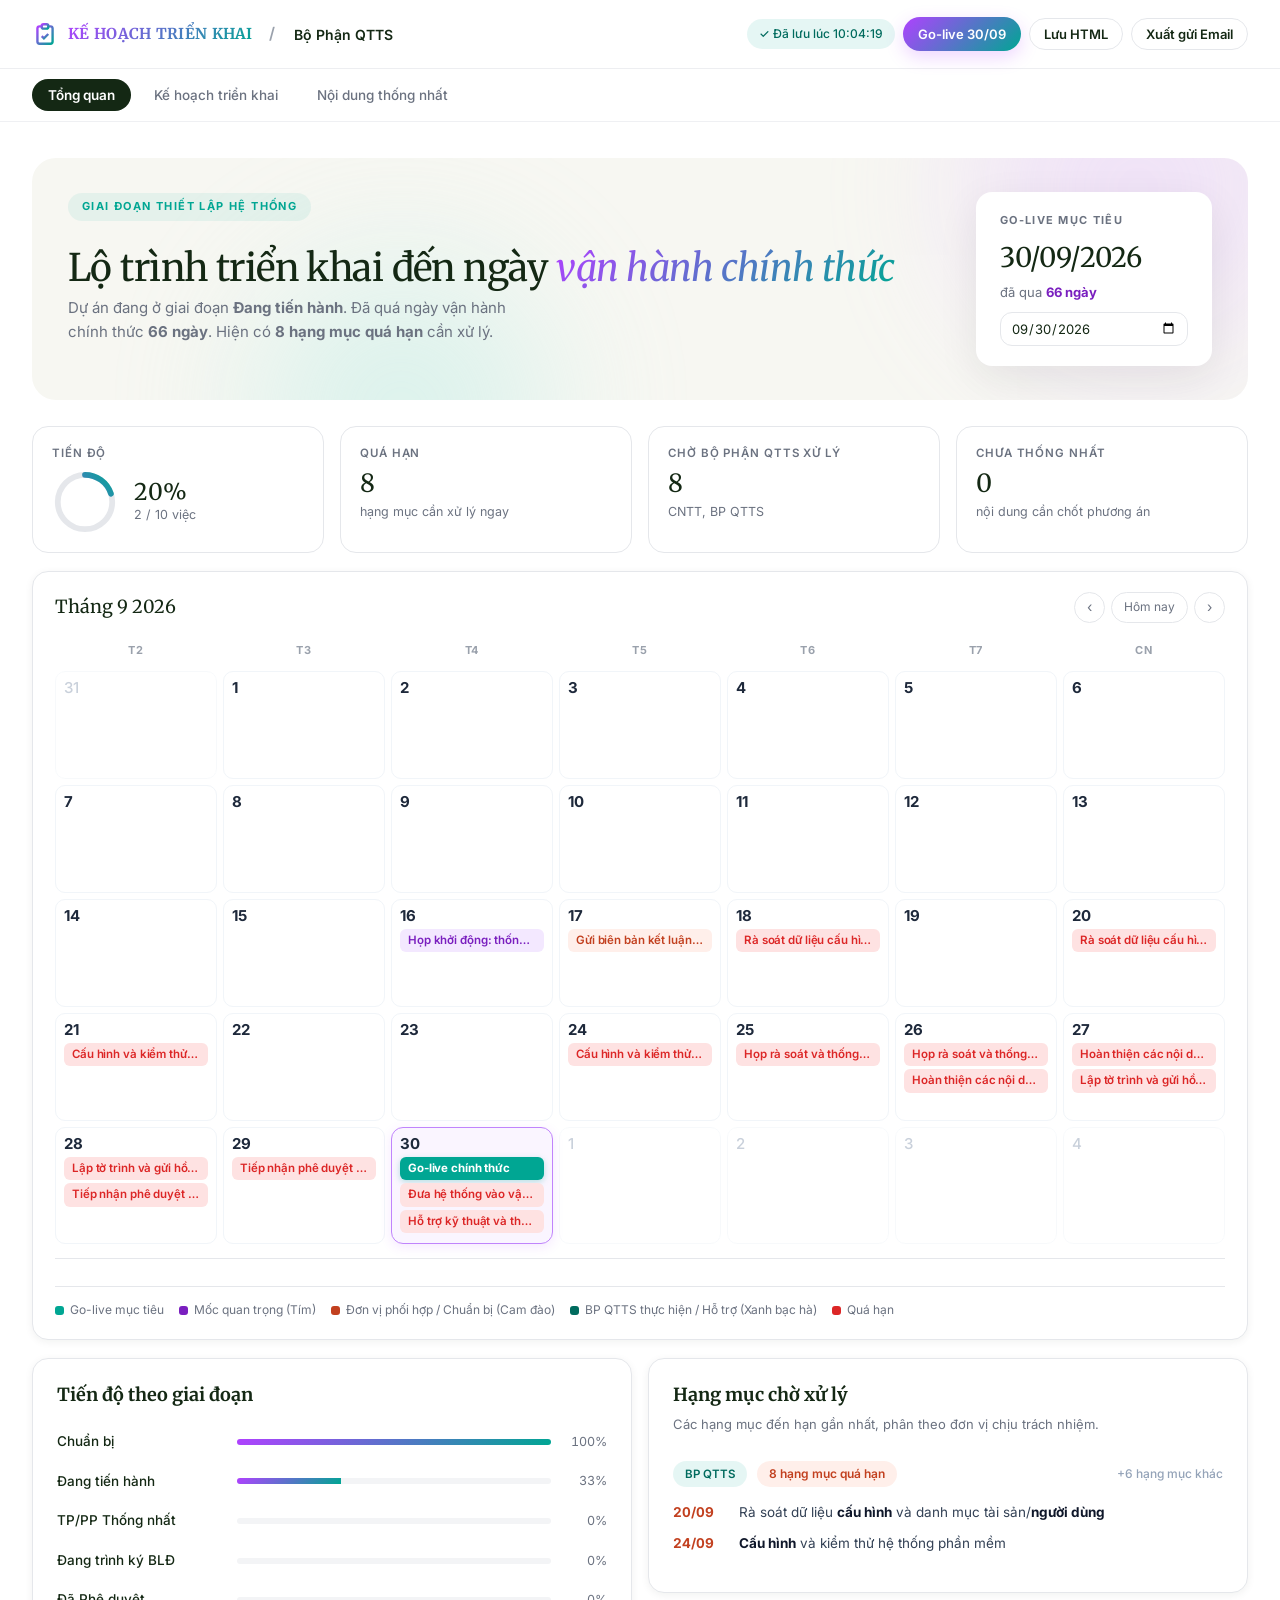
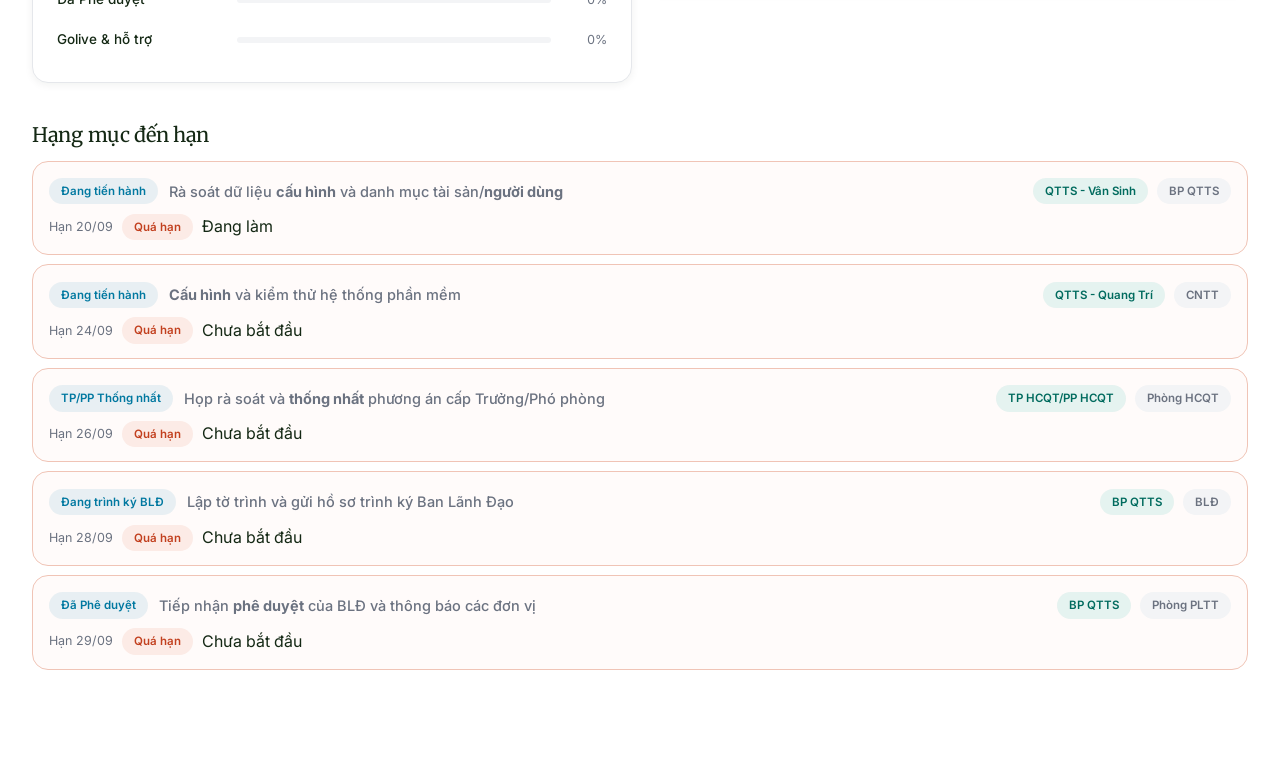
==== commit bd35fbe2: "Cap nhat font chu va mau sac cac note lich bieu va Hang muc cho xu ly theo hinh mau" ====
--- a/index.html
+++ b/index.html
@@ -16,7 +16,7 @@
 <link rel="preconnect" href="https://fonts.googleapis.com">
 <link rel="preconnect" href="https://fonts.gstatic.com" crossorigin>
 <link href="https://fonts.googleapis.com/css2?family=Merriweather:ital,wght@0,300;0,400;1,400&family=Inter:wght@400;500;600;700&display=swap" rel="stylesheet">
-<link rel="stylesheet" href="style.css?v=2.3">
+<link rel="stylesheet" href="style.css?v=2.4">
 </head>
 <body>
 
@@ -95,10 +95,10 @@
     <div class="cal-grid" id="calGrid"></div>
     <div class="cal-list" id="calList"></div>
     <div class="cal-legend">
-      <span><i class="lg-live"></i>Go-live</span>
-      <span><i class="lg-ms"></i>Mốc quan trọng</span>
-      <span><i class="lg-xp"></i>BP QTTS thực hiện</span>
-      <span><i class="lg-cl"></i>Đơn vị phối hợp</span>
+      <span><i class="lg-live"></i>Go-live mục tiêu</span>
+      <span><i class="lg-ms"></i>Mốc quan trọng (Tím)</span>
+      <span><i class="lg-cl"></i>Đơn vị phối hợp / Chuẩn bị (Cam đào)</span>
+      <span><i class="lg-xp"></i>BP QTTS thực hiện / Hỗ trợ (Xanh bạc hà)</span>
       <span><i class="lg-late"></i>Quá hạn</span>
     </div>
   </div>
@@ -173,6 +173,6 @@
 
 </main>
 
-<script src="app.js?v=2.3"></script>
+<script src="app.js?v=2.4"></script>
 </body>
 </html>
--- a/style.css
+++ b/style.css
@@ -130,35 +130,61 @@
 .cal-nav button{width:31px;height:31px;border-radius:var(--pill);border:1px solid var(--bd);background:#fff;
  cursor:pointer;color:var(--gray-500);font-size:14px;line-height:1;transition:all .2s}
 .cal-nav button:hover{border-color:var(--green);color:var(--green)}
-.cal-grid{display:grid;grid-template-columns:repeat(7,1fr);gap:5px}
-.cal-dow{font-size:11px;font-weight:700;letter-spacing:.7px;text-transform:uppercase;color:var(--gray-400);
+.cal-grid{display:grid;grid-template-columns:repeat(7,1fr);gap:6px}
+.cal-dow,.cal-dh{font-family:var(--font-b);font-size:11px;font-weight:700;letter-spacing:.7px;text-transform:uppercase;color:var(--gray-400);
  text-align:center;padding:5px 0}
-.cal-d{border-radius:10px;padding:5px 6px;font-size:12px;position:relative;
- border:1px solid transparent;min-height:104px;background:#fff;overflow:hidden}
-.cal-d.out{opacity:.4}
-.cal-d.out .dn{color:var(--gray-400)}
+.cal-d{border-radius:10px;padding:7px 8px;font-size:12px;position:relative;
+ border:1px solid #F1F5F9;min-height:108px;background:#fff;overflow:hidden;transition:border-color .2s ease,box-shadow .2s ease}
+.cal-d:hover{border-color:var(--bd)}
+.cal-d.out,.cal-d.other{opacity:.5}
+.cal-d.out .dn,.cal-d.out .n,.cal-d.other .dn,.cal-d.other .n{color:#94A3B8!important;font-weight:500}
 .cal-d.wk{background:#FBFCFB}
-.cal-d.today{border-color:var(--ink)}
-.cal-d.today .dn{background:var(--ink);color:#fff;border-radius:var(--pill);padding:1px 7px}
-.cal-d.liveday{background:linear-gradient(160deg,rgba(176,65,255,.10),rgba(0,166,147,.10));
- border-color:rgba(176,65,255,.35)}
-.cal-d .dn{font-size:12px;font-weight:600;display:inline-block;margin-bottom:4px}
-.cal-ch{display:block;width:100%;text-align:left;border:none;font-family:var(--font-b);
- font-size:10.5px;line-height:1.3;padding:3px 6px;border-radius:5px;margin-bottom:2px;
- white-space:nowrap;overflow:hidden;text-overflow:ellipsis;cursor:pointer}
-.ch-live{background:var(--gradient);color:#fff;font-weight:700}
-.ch-ms{background:rgba(176,65,255,.13);color:var(--purple-dark);font-weight:600}
-.ch-xp{background:rgba(0,166,147,.13);color:var(--green-dark)}
-.ch-cl{background:rgba(255,193,7,.20);color:#8a6100}
-.ch-bo{background:var(--gray-100);color:var(--gray-500)}
-.ch-late{background:var(--red-bg);color:var(--red);font-weight:600}
-.cal-more{font-size:10px;color:var(--gray-500);padding:1px 6px;cursor:pointer}
-.cal-more:hover{color:var(--purple-dark)}
-.lg-live{background:linear-gradient(135deg,#B041FF,#00A693)}
-.lg-ms{background:rgba(176,65,255,.5)}
-.lg-xp{background:rgba(0,166,147,.5)}
-.lg-cl{background:rgba(255,193,7,.7)}
-.lg-late{background:var(--red)}
+.cal-d.today{border-color:#334155}
+.cal-d.today .dn,.cal-d.today .n{background:#0F172A;color:#fff;border-radius:var(--pill);padding:2px 8px;font-size:13px}
+.cal-d.liveday{background:#FAF5FF!important;border:1.5px solid #C084FC!important;border-radius:12px;box-shadow:0 3px 12px rgba(176,65,255,.12)!important}
+.cal-d .dn,.cal-d .n{font-family:var(--font-b);font-size:15px;font-weight:700;color:#1E293B;display:inline-block;margin-bottom:6px;line-height:1}
+
+/* Note chip styles & typography matching sample image */
+.cal-ch,.cal-pill{display:block;width:100%;text-align:left;border:none;font-family:var(--font-b);
+ font-size:11.5px;font-weight:600;line-height:1.35;letter-spacing:-0.01em;padding:4px 8px;border-radius:6px;margin-bottom:3px;
+ white-space:nowrap;overflow:hidden;text-overflow:ellipsis;cursor:pointer;box-sizing:border-box;
+ transition:transform .15s ease,box-shadow .15s ease,background-color .15s ease;-webkit-font-smoothing:antialiased}
+.cal-ch:hover,.cal-pill:hover{transform:translateY(-1px);box-shadow:0 2px 6px rgba(0,0,0,.08)}
+
+/* 1. Peach / Warm Orange (Khởi động, Đơn vị phối hợp, Chuẩn bị, Dữ liệu) */
+.ch-cl,.cal-pill.ch-cl{background:#FFEFEA!important;color:#C2401F!important;font-weight:600}
+.ch-cl:hover,.cal-pill.ch-cl:hover{background:#FDDCD3!important}
+
+/* 2. Soft Violet / Lavender Purple (Mốc quan trọng, Cấu hình, Ký kết, Đào tạo) */
+.ch-ms,.cal-pill.ch-ms,.cal-pill.ms{background:#F3E8FF!important;color:#7A1FBF!important;font-weight:600}
+.ch-ms:hover,.cal-pill.ch-ms:hover,.cal-pill.ms:hover{background:#E9D5FF!important}
+
+/* 3. Soft Cool Gray (BLĐ, Pháp chế, Rà soát hợp đồng, Biểu mẫu) */
+.ch-bo,.cal-pill.ch-bo{background:#F1F5F9!important;color:#475569!important;font-weight:500}
+.ch-bo:hover,.cal-pill.ch-bo:hover{background:#E2E8F0!important}
+
+/* 4. Solid Teal Green (Go-live mục tiêu) */
+.ch-live,.cal-pill.live,.cal-pill.ch-live{background:#00A693!important;color:#fff!important;font-weight:700!important;box-shadow:0 2px 6px rgba(0,166,147,.28)}
+.ch-live:hover,.cal-pill.live:hover{background:#008B7B!important}
+
+/* 5. Soft Mint Green (BP QTTS thực hiện, Hỗ trợ sau triển khai) */
+.ch-xp,.cal-pill.ch-xp{background:#D1FAE5!important;color:#006B5E!important;font-weight:600}
+.ch-xp:hover,.cal-pill.ch-xp:hover{background:#A7F3D0!important}
+
+/* 6. Soft Light Red (Quá hạn) */
+.ch-late,.cal-pill.late,.cal-pill.ch-late{background:#FEE2E2!important;color:#DC2626!important;font-weight:600}
+.ch-late:hover,.cal-pill.late:hover{background:#FECACA!important}
+
+/* Overflow text */
+.cal-more{font-family:var(--font-b);font-size:11px;font-weight:500;color:#64748B;padding:2px 4px;margin-top:3px;cursor:pointer;display:inline-block;border-radius:4px;transition:color .15s}
+.cal-more:hover{color:var(--purple-dark);text-decoration:underline}
+
+/* Legend items matching colors */
+.lg-live{background:#00A693!important}
+.lg-ms{background:#7A1FBF!important}
+.lg-cl{background:#C2401F!important}
+.lg-xp{background:#006B5E!important}
+.lg-late{background:#DC2626!important}
 .cal-legend{display:flex;gap:15px;flex-wrap:wrap;font-size:12px;color:var(--gray-500);margin-top:14px;
  padding-top:13px;border-top:1px solid var(--bd)}
 .cal-legend i{width:9px;height:9px;border-radius:3px;display:inline-block;margin-right:6px;vertical-align:-1px}
@@ -220,6 +246,18 @@
 .search-box{display:inline-flex;align-items:center;background:#fff;border:1.5px solid var(--bd);border-radius:var(--pill);padding:2px 12px;gap:6px;font-size:13px}
 .search-box input{border:none;outline:none;background:transparent;font-family:var(--font-b);font-size:13px;padding:6px 0;width:180px;color:var(--ink)}
 .search-box svg{width:14px;height:14px;color:var(--gray-400)}
+
+/* Hạng mục chờ xử lý (matching user sample image) */
+.dept-group-wrap{padding:12px 0;border-bottom:1px solid var(--bd)}
+.dept-group-hd{display:flex;align-items:center;gap:10px;margin-bottom:10px;flex-wrap:wrap}
+.pill-overdue{display:inline-flex;align-items:center;font-family:var(--font-b);font-size:12px;font-weight:600;padding:3px 12px;border-radius:var(--pill);background:#FFEFEA;color:#C2401F}
+.dept-more-cnt{margin-left:auto;font-family:var(--font-b);font-size:12px;font-weight:500;color:#94A3B8;white-space:nowrap}
+.dept-task-row{display:flex;align-items:baseline;gap:14px;padding:5px 0;cursor:pointer;transition:opacity .15s ease}
+.dept-task-row:hover .dept-nm{color:var(--ink);text-decoration:underline}
+.dept-dt{flex:0 0 52px;font-family:var(--font-b);font-size:13.5px;font-weight:700;color:#7A1FBF;font-variant-numeric:tabular-nums;line-height:1.4}
+.dept-dt.late{color:#C2401F!important}
+.dept-nm{flex:1;font-family:var(--font-b);font-size:13.5px;color:#334155;line-height:1.5}
+.dept-nm b{font-weight:700;color:#0F172A}
 
 /* docs */
 .doc{background:var(--white);border:1px solid var(--bd);border-radius:var(--r-md);padding:19px 21px;
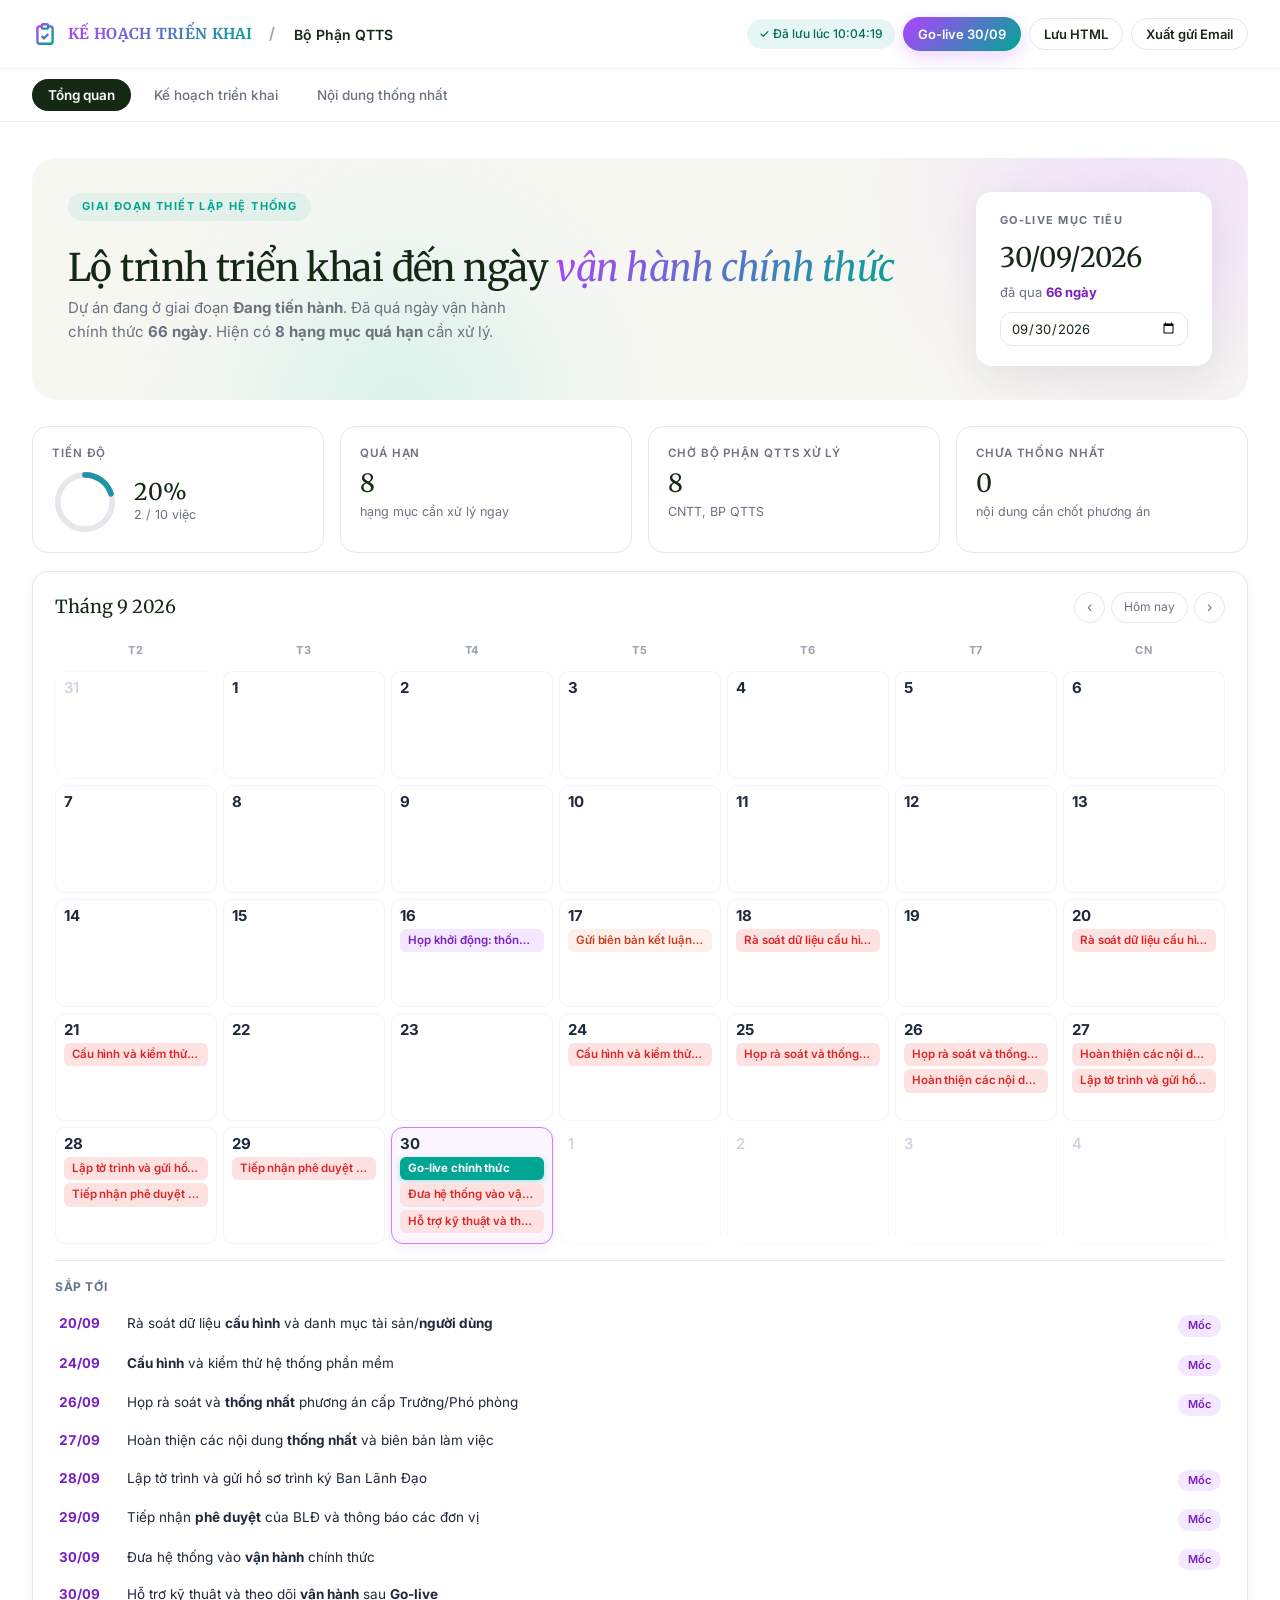
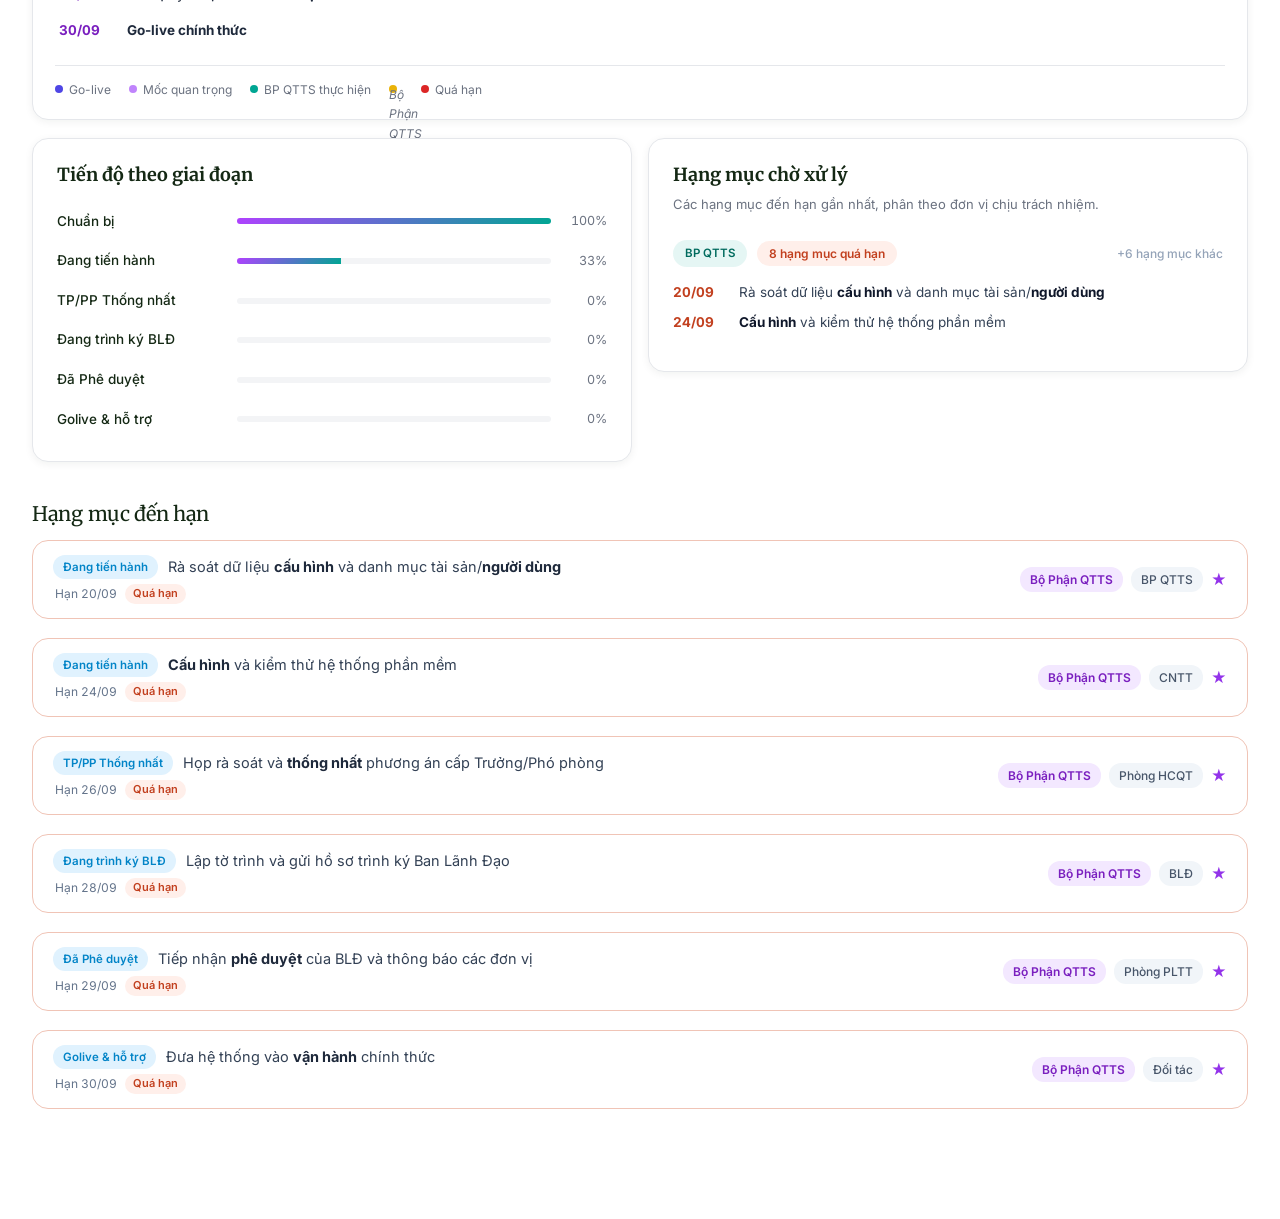
==== commit c9afb1d0: "Them lai lich trinh thoi gian Sap toi duoi bang lich theo hinh mau" ====
--- a/index.html
+++ b/index.html
@@ -94,11 +94,11 @@
     </div>
     <div class="cal-grid" id="calGrid"></div>
     <div class="cal-list" id="calList"></div>
-    <div class="cal-legend">
-      <span><i class="lg-live"></i>Go-live mục tiêu</span>
-      <span><i class="lg-ms"></i>Mốc quan trọng (Tím)</span>
-      <span><i class="lg-cl"></i>Đơn vị phối hợp / Chuẩn bị (Cam đào)</span>
-      <span><i class="lg-xp"></i>BP QTTS thực hiện / Hỗ trợ (Xanh bạc hà)</span>
+    <div class="cal-legend" id="calLegend">
+      <span><i class="lg-live"></i>Go-live</span>
+      <span><i class="lg-ms"></i>Mốc quan trọng</span>
+      <span><i class="lg-xp"></i>BP QTTS thực hiện</span>
+      <span><i class="lg-cl" id="lgClName">Nam Á Bank thực hiện</i></span>
       <span><i class="lg-late"></i>Quá hạn</span>
     </div>
   </div>
--- a/style.css
+++ b/style.css
@@ -180,20 +180,62 @@
 .cal-more:hover{color:var(--purple-dark);text-decoration:underline}
 
 /* Legend items matching colors */
-.lg-live{background:#00A693!important}
-.lg-ms{background:#7A1FBF!important}
-.lg-cl{background:#C2401F!important}
-.lg-xp{background:#006B5E!important}
+.lg-live{background:#4F46E5!important}
+.lg-ms{background:#C084FC!important}
+.lg-xp{background:#00A693!important}
+.lg-cl{background:#EAB308!important}
 .lg-late{background:#DC2626!important}
-.cal-legend{display:flex;gap:15px;flex-wrap:wrap;font-size:12px;color:var(--gray-500);margin-top:14px;
- padding-top:13px;border-top:1px solid var(--bd)}
-.cal-legend i{width:9px;height:9px;border-radius:3px;display:inline-block;margin-right:6px;vertical-align:-1px}
-.cal-list{margin-top:14px;padding-top:13px;border-top:1px solid var(--bd)}
-.cal-ev{display:flex;gap:11px;align-items:baseline;padding:6px 0;font-size:13.5px}
-.cal-ev .d{flex:0 0 46px;font-weight:700;color:var(--purple-dark);font-variant-numeric:tabular-nums}
+.cal-legend{display:flex;gap:18px;flex-wrap:wrap;font-size:12px;color:var(--gray-500);margin-top:16px;
+ padding-top:14px;border-top:1px solid var(--bd)}
+.cal-legend span{display:inline-flex;align-items:center}
+.cal-legend i{width:8px;height:8px;border-radius:50%;display:inline-block;margin-right:6px}
+
+/* Sắp tới (Upcoming Calendar List) */
+.cal-list{margin-top:16px;padding-top:16px;border-top:1px solid var(--bd)}
+.cal-list-title{font-family:var(--font-b);font-size:12px;font-weight:700;color:#64748B;
+  letter-spacing:.6px;text-transform:uppercase;margin-bottom:8px}
+.cal-ev{display:flex;align-items:center;justify-content:space-between;padding:7px 4px;
+  border-radius:6px;cursor:pointer;transition:background .15s}
+.cal-ev:hover{background:rgba(243,232,255,.35)}
+.cal-ev-left{display:flex;align-items:baseline;gap:16px;flex:1;min-width:0}
+.cal-ev-d{flex:0 0 52px;font-family:var(--font-b);font-size:13.5px;font-weight:700;
+  color:#7A1FBF;font-variant-numeric:tabular-nums}
+.cal-ev-name{flex:1;font-family:var(--font-b);font-size:13.5px;color:#1E293B;line-height:1.4}
+.cal-ev-name b{color:#1E293B;font-weight:700}
+.cal-ev-right{flex-shrink:0}
+.cal-pill-ms{display:inline-flex;align-items:center;background:#F3E8FF;color:#7A1FBF;
+  font-family:var(--font-b);font-size:11px;font-weight:600;padding:2px 10px;border-radius:12px}
 
 /* task cards */
 .tasklist{display:flex;flex-direction:column;gap:9px}
+
+/* ===== Hạng mục đến hạn (Due Tasks) ===== */
+.due-card{display:flex;align-items:center;justify-content:space-between;gap:16px;background:#fff;
+  border:1px solid var(--bd);border-radius:16px;padding:14px 20px;margin-bottom:10px;
+  cursor:pointer;transition:border-color .2s,box-shadow .2s,transform .15s}
+.due-card:hover{transform:translateY(-1px);box-shadow:0 3px 8px rgba(20,40,20,.05)}
+.due-card.late{border-color:#F0C4B6;background:#fff}
+.due-left{flex:1;min-width:0;display:flex;flex-direction:column;gap:5px}
+.due-l1{display:flex;align-items:center;gap:10px;flex-wrap:wrap}
+.due-ph{display:inline-flex;align-items:center;background:#E0F2FE;color:#0284C7;
+  font-family:var(--font-b);font-size:11.5px;font-weight:600;padding:2.5px 10px;border-radius:12px;white-space:nowrap}
+.due-title{font-family:var(--font-b);font-size:14.5px;color:#334155;line-height:1.4}
+.due-title b{color:#1E293B;font-weight:700}
+.due-l2{display:flex;align-items:center;gap:8px;padding-left:2px}
+.due-dt{font-family:var(--font-b);font-size:12px;color:#64748B;font-variant-numeric:tabular-nums}
+.due-tag.late{display:inline-flex;align-items:center;background:#FFEFEA;color:#C2401F;
+  font-family:var(--font-b);font-size:11px;font-weight:600;padding:1.5px 8px;border-radius:10px}
+.due-right{display:flex;align-items:center;gap:8px;flex-shrink:0}
+.due-pill{display:inline-flex;align-items:center;font-family:var(--font-b);font-size:12px;
+  padding:3px 10px;border-radius:12px;white-space:nowrap}
+.due-pill.p-bank{background:#F3E8FF;color:#7A1FBF;font-weight:600}
+.due-pill.p-dept{background:#F1F5F9;color:#475569;font-weight:500}
+.due-pill.p-xp{background:#E6F7F5;color:#006B5E;font-weight:600}
+.due-star{color:#9333EA;font-size:15px;line-height:1}
+@media(max-width:768px){
+  .due-card{flex-direction:column;align-items:flex-start;gap:10px;padding:12px 14px}
+  .due-right{align-self:flex-start}
+}
 .tk{background:var(--white);border:1px solid var(--bd);border-radius:var(--r-md);padding:14px 16px;
  display:flex;gap:13px;align-items:flex-start;transition:box-shadow .2s,border-color .2s}
 .tk:hover{box-shadow:var(--sh-lg)}
@@ -325,66 +367,62 @@
 .dot-cl{background:var(--purple)}.dot-xp{background:var(--green)}.dot-bo{background:var(--gradient)}
 
 .fl-wrap{border:1px solid var(--bd);border-radius:var(--r-lg);background:#fff;box-shadow:var(--sh);overflow-x:auto}
-.fl-grid{display:grid;grid-template-columns:178px repeat(var(--cols,6),minmax(208px,1fr));min-width:calc(178px + 208px * var(--cols,6))}
-.fl-corner{position:sticky;left:0;z-index:3;background:var(--soft-white);padding:14px 16px;font-size:12px;
-  color:var(--gray-500);display:flex;align-items:flex-end;border-right:1px solid var(--bd)}
-.fl-ph{position:relative;background:var(--soft-white);padding:12px 26px 12px 24px;margin-left:-12px;
+.fl-grid{display:grid;grid-template-columns:190px repeat(var(--cols,6),minmax(200px,1fr));min-width:calc(190px + 200px * var(--cols,6))}
+.fl-corner{position:sticky;left:0;z-index:10;background:#F8FAFC;padding:14px 18px;font-family:var(--font-b);font-size:12.5px;
+  font-weight:600;color:#64748B;display:flex;align-items:center;border-right:1px solid var(--bd);border-bottom:1px solid var(--bd)}
+.fl-ph{position:relative;background:#F8FAFC;padding:12px 24px 12px 28px;margin-left:-12px;
   clip-path:polygon(0 0,calc(100% - 14px) 0,100% 50%,calc(100% - 14px) 100%,0 100%,14px 50%);
-  display:flex;flex-direction:column;gap:1px;min-height:62px;justify-content:center}
-.fl-ph.first{margin-left:0;clip-path:polygon(0 0,calc(100% - 14px) 0,100% 50%,calc(100% - 14px) 100%,0 100%)}
+  display:flex;flex-direction:column;gap:2px;min-height:64px;justify-content:center;border-bottom:1px solid var(--bd);
+  filter:drop-shadow(2px 0 0 #fff)}
+.fl-ph.first{margin-left:0;padding-left:20px;clip-path:polygon(0 0,calc(100% - 14px) 0,100% 50%,calc(100% - 14px) 100%,0 100%)}
 .fl-ph.last{clip-path:polygon(0 0,100% 0,100% 100%,0 100%,14px 50%)}
-.fl-ph .t{display:flex;align-items:center;gap:8px;font-weight:600;font-size:13.5px;line-height:1.25}
+.fl-ph .t{display:flex;align-items:center;gap:8px;font-family:var(--font-b);font-weight:700;font-size:13.5px;color:#1E293B;line-height:1.25}
 .fl-ph .no{flex:0 0 20px;height:20px;border-radius:50%;display:grid;place-items:center;font-size:11px;font-weight:700;
-  background:#fff;color:var(--ink);border:1px solid var(--bd);font-variant-numeric:tabular-nums}
-.fl-ph .d{font-size:12px;color:var(--gray-500);padding-left:28px;font-variant-numeric:tabular-nums}
-.fl-ph.cur{background:var(--ink);color:#fff}
-.fl-ph.cur .d{color:rgba(255,255,255,.72)}
-.fl-ph.cur .no{background:var(--gradient);color:#fff;border-color:transparent}
-.fl-ph.fin{background:rgba(0,166,147,.10)}
-.fl-ph.fin .no{background:var(--green);color:#fff;border-color:transparent}
-
-.fl-lab{position:sticky;left:0;z-index:2;background:#fff;border-top:1px solid var(--bd);border-right:1px solid var(--bd);
-  padding:14px 14px 14px 20px;display:flex;flex-direction:column;justify-content:center;gap:1px;transition:opacity .2s}
+  background:#fff;color:#1E293B;border:1.5px solid var(--bd);font-variant-numeric:tabular-nums}
+.fl-ph .d{font-family:var(--font-b);font-size:11.5px;color:#64748B;padding-left:28px;font-variant-numeric:tabular-nums}
+.fl-ph.cur{background:#142814!important;color:#fff!important}
+.fl-ph.cur .t{color:#fff!important}
+.fl-ph.cur .d{color:rgba(255,255,255,.75)!important}
+.fl-ph.cur .no{background:#7C3AED!important;color:#fff!important;border-color:transparent!important}
+
+.fl-lab{position:sticky;left:0;z-index:5;background:#fff;border-top:1px solid var(--bd);border-right:1px solid var(--bd);
+  padding:16px 16px 16px 20px;display:flex;flex-direction:column;justify-content:center;gap:2px;transition:opacity .2s}
 .fl-lab::before{content:"";position:absolute;left:0;top:10px;bottom:10px;width:4px;border-radius:0 4px 4px 0}
-.fl-lab.cl::before{background:var(--purple)}.fl-lab.xp::before{background:var(--green)}.fl-lab.bo::before{background:var(--gradient)}
-.fl-lab .pt{font-size:11.5px;color:var(--gray-500)}
-.fl-lab .nm{font-family:var(--font-d);font-size:17px;line-height:1.25}
-.fl-lab .ct{font-size:11.5px;color:var(--gray-500);margin-top:3px;font-variant-numeric:tabular-nums}
-.fl-lab .ct b{color:var(--red);font-weight:600}
+.fl-lab.cl::before{background:#A855F7}.fl-lab.xp::before{background:var(--green)}.fl-lab.bo::before{background:#64748B}
+.fl-lab .pt{font-family:var(--font-b);font-size:11.5px;color:#64748B;font-weight:500;margin-bottom:1px}
+.fl-lab .nm{font-family:var(--font-b);font-size:17px;font-weight:700;color:#1E293B;line-height:1.25;margin-bottom:3px}
+.fl-lab .ct{font-family:var(--font-b);font-size:12px;color:#64748B;font-variant-numeric:tabular-nums}
+.fl-lab .ct b,.fl-lab .ct .ct-late{color:#C2401F!important;font-weight:700}
 .fl-lab.grp{border-top:2px solid var(--ink)}
-.fl-cell{border-top:1px solid var(--bd);padding:10px;display:flex;flex-direction:column;gap:8px;min-height:74px;transition:opacity .2s}
+.fl-cell{border-top:1px solid var(--bd);padding:10px;display:flex;flex-direction:column;gap:8px;min-height:84px;transition:opacity .2s}
 .fl-cell+.fl-cell{border-left:1px dashed var(--gray-200)}
 .fl-cell.grp{border-top:2px solid var(--ink)}
-.fl-cell.cl{background:rgba(176,65,255,.028)}
-.fl-cell.xp{background:rgba(0,166,147,.035)}
+.fl-cell.cl{background:rgba(176,65,255,.022)}
+.fl-cell.xp{background:rgba(0,166,147,.025)}
 .fl-cell.bo{background:#FCFCFA}
 .dim{opacity:.28}
 .fl-c{display:block;width:100%;text-align:left;font-family:var(--font-b);color:var(--ink);cursor:pointer;
-  background:#fff;border:1px solid var(--bd);border-radius:12px;padding:9px 11px 10px;
-  box-shadow:0 1px 2px rgba(20,40,20,.04);transition:border-color .2s,box-shadow .2s,opacity .2s}
-.fl-c.cl{border-left:3px solid var(--purple)}
-.fl-c.xp{border-left:3px solid var(--green)}
-.fl-c.bo{border-left:3px solid var(--purple-med)}
-.fl-c:hover,.fl-c.hi{border-color:var(--ink);box-shadow:var(--sh-lg)}
-.fl-c:focus-visible{outline:2px solid var(--purple);outline-offset:2px}
-.fl-c .r{display:flex;align-items:center;gap:7px;margin-bottom:5px}
-.fl-n{flex:0 0 22px;height:22px;border-radius:50%;display:grid;place-items:center;background:var(--ink);color:#fff;
-  font-size:11px;font-weight:700;font-variant-numeric:tabular-nums}
-.fl-c.ms .fl-n{background:var(--gradient)}
-.fl-c .dt{font-size:11.5px;color:var(--gray-500);font-variant-numeric:tabular-nums;flex:1}
-.fl-c .star{color:var(--purple);font-size:13px;line-height:1}
-.fl-c .nm{font-size:13px;font-weight:500;line-height:1.38}
-.fl-c .ft{display:flex;flex-wrap:wrap;gap:5px;margin-top:7px}
-.fl-tag{display:inline-flex;align-items:center;gap:5px;font-size:10.5px;font-weight:600;padding:2px 8px;border-radius:var(--pill);white-space:nowrap}
-.fl-tag i{width:6px;height:6px;border-radius:50%;background:currentColor}
-.fl-tag.s0{background:var(--gray-100);color:var(--gray-500)}
+  background:#fff;border:1px solid var(--bd);border-left:3px solid #8B5CF6;border-radius:12px;padding:10px 12px;
+  box-shadow:0 1px 3px rgba(20,40,20,.05);transition:border-color .2s,box-shadow .2s,transform .15s}
+.fl-c:hover{box-shadow:var(--sh-lg);transform:translateY(-1px)}
+.fl-c.cl{border-left-color:#8B5CF6}
+.fl-c.xp{border-left-color:var(--green)}
+.fl-c.bo{border-left-color:#64748B}
+.fl-c.late{background:#FFF8F6!important;border-color:#FCA5A5!important;border-left-color:#EF4444!important}
+.fl-c.late .dt{color:#C2401F!important;font-weight:700}
+.fl-c .r{display:flex;align-items:center;gap:7px;margin-bottom:6px}
+.fl-c .fl-n{flex:0 0 20px;height:20px;border-radius:50%;display:grid;place-items:center;background:#2563EB;color:#fff;
+  font-size:10.5px;font-weight:700;font-variant-numeric:tabular-nums}
+.fl-c .dt{font-size:11.5px;color:#64748B;font-weight:600;font-variant-numeric:tabular-nums;flex:1}
+.fl-c .star{color:#9333EA;font-size:13px;line-height:1}
+.fl-c .nm{font-size:12.5px;font-weight:600;color:#1E293B;line-height:1.45}
+.fl-c .ft{display:flex;flex-wrap:wrap;align-items:center;gap:6px;margin-top:8px}
+.fl-tag{display:inline-flex;align-items:center;gap:4px;font-size:11px;font-weight:600;padding:2px 8px;border-radius:var(--pill);white-space:nowrap}
+.fl-tag.s0{background:var(--gray-100);color:#64748B;font-weight:500}
 .fl-tag.s1{background:var(--amber-bg);color:var(--amber)}
 .fl-tag.s2{background:rgba(0,166,147,.12);color:var(--green-dark)}
-.fl-tag.s3,.fl-tag.late{background:var(--red-bg);color:var(--red)}
-.fl-tag.with{background:rgba(0,166,147,.1);color:var(--green-dark)}
-.fl-tag.with2{background:rgba(176,65,255,.1);color:var(--purple-dark)}
-.fl-c.late{border-color:#F0C4B6;background:#FFFBFA}
-.fl-c.late .dt{color:var(--red);font-weight:600}
+.fl-tag.late{background:#FEE2E2!important;color:#DC2626!important}
+.fl-tag.with{background:#E6F7F5!important;color:#006B5E!important}
 .fl-c.done{background:var(--soft-white);box-shadow:none}
 .fl-c.done .nm{color:var(--gray-500)}
 .fl-c.done .fl-n{background:var(--green)}
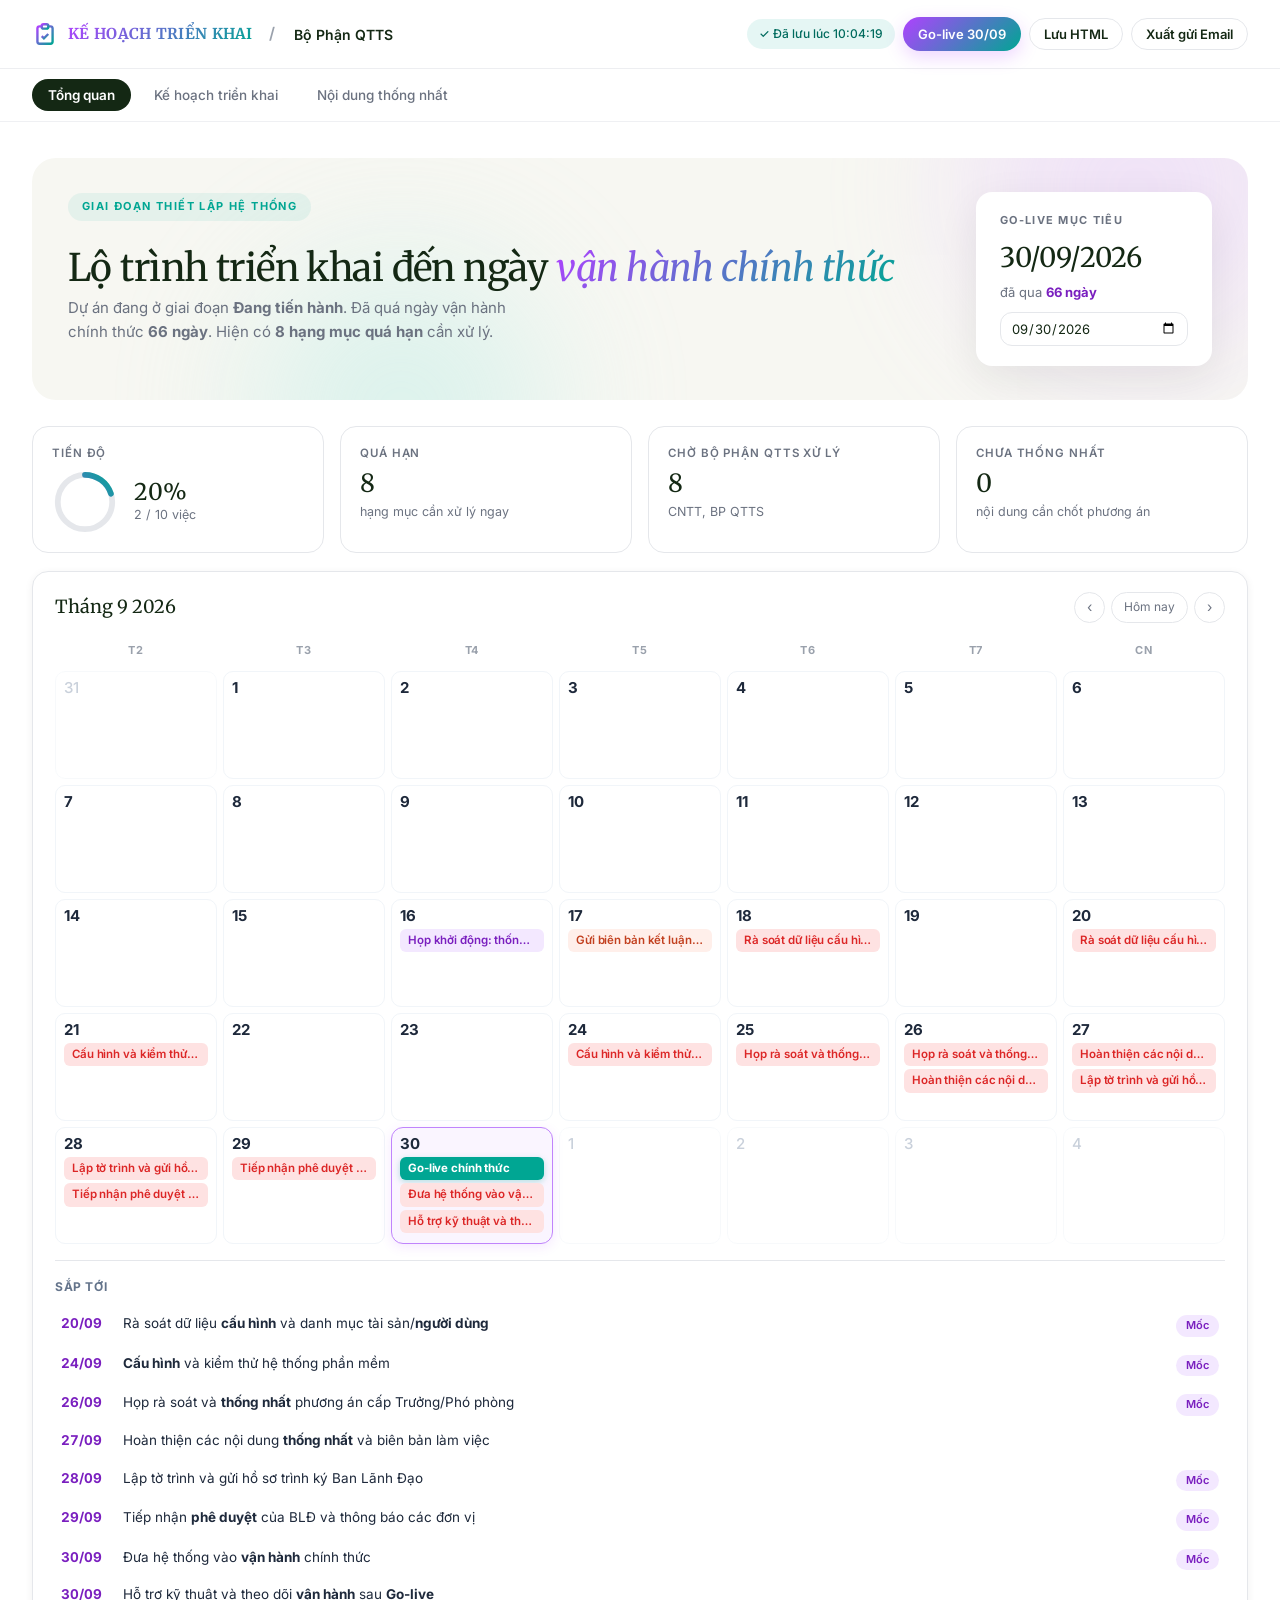
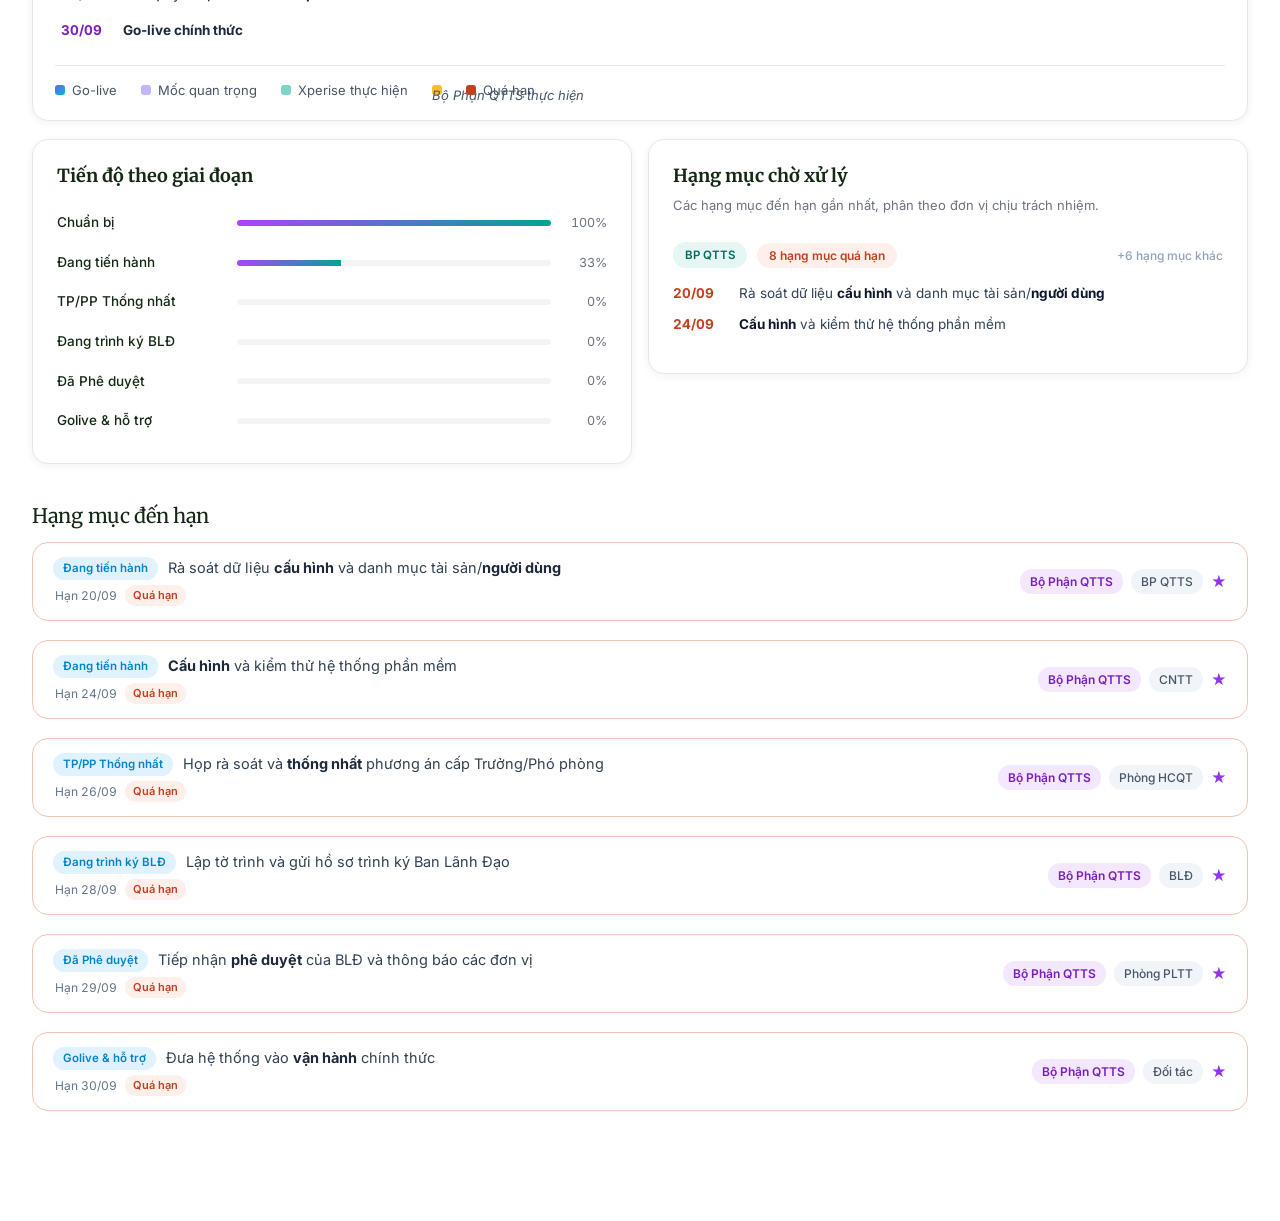
==== commit 5a5529fd: "Cap nhat phan note mau sac duoi muc Sap toi chuan hinh mau khong rot dong" ====
--- a/index.html
+++ b/index.html
@@ -97,7 +97,7 @@
     <div class="cal-legend" id="calLegend">
       <span><i class="lg-live"></i>Go-live</span>
       <span><i class="lg-ms"></i>Mốc quan trọng</span>
-      <span><i class="lg-xp"></i>BP QTTS thực hiện</span>
+      <span><i class="lg-xp"></i>Xperise thực hiện</span>
       <span><i class="lg-cl" id="lgClName">Nam Á Bank thực hiện</i></span>
       <span><i class="lg-late"></i>Quá hạn</span>
     </div>
--- a/style.css
+++ b/style.css
@@ -180,31 +180,32 @@
 .cal-more:hover{color:var(--purple-dark);text-decoration:underline}
 
 /* Legend items matching colors */
-.lg-live{background:#4F46E5!important}
-.lg-ms{background:#C084FC!important}
-.lg-xp{background:#00A693!important}
-.lg-cl{background:#EAB308!important}
-.lg-late{background:#DC2626!important}
-.cal-legend{display:flex;gap:18px;flex-wrap:wrap;font-size:12px;color:var(--gray-500);margin-top:16px;
- padding-top:14px;border-top:1px solid var(--bd)}
-.cal-legend span{display:inline-flex;align-items:center}
-.cal-legend i{width:8px;height:8px;border-radius:50%;display:inline-block;margin-right:6px}
+.lg-live{background:linear-gradient(135deg,#6366F1 0%,#06B6D4 100%)!important}
+.lg-ms{background:#C4B5FD!important}
+.lg-xp{background:#7CD4C7!important}
+.lg-cl{background:#FBBF24!important}
+.lg-late{background:#C2401F!important}
+.cal-legend{display:flex;align-items:center;gap:24px;flex-wrap:wrap;font-family:var(--font-b);
+  font-size:13px;color:#475569;margin-top:16px;padding-top:14px;border-top:1px solid var(--bd)}
+.cal-legend span{display:inline-flex;align-items:center;gap:7px;white-space:nowrap;flex-shrink:0}
+.cal-legend i{width:10px;height:10px;border-radius:3px;display:inline-block;flex-shrink:0}
 
 /* Sắp tới (Upcoming Calendar List) */
 .cal-list{margin-top:16px;padding-top:16px;border-top:1px solid var(--bd)}
 .cal-list-title{font-family:var(--font-b);font-size:12px;font-weight:700;color:#64748B;
   letter-spacing:.6px;text-transform:uppercase;margin-bottom:8px}
-.cal-ev{display:flex;align-items:center;justify-content:space-between;padding:7px 4px;
+.cal-ev{display:flex;align-items:center;justify-content:space-between;padding:7px 6px;
   border-radius:6px;cursor:pointer;transition:background .15s}
 .cal-ev:hover{background:rgba(243,232,255,.35)}
-.cal-ev-left{display:flex;align-items:baseline;gap:16px;flex:1;min-width:0}
-.cal-ev-d{flex:0 0 52px;font-family:var(--font-b);font-size:13.5px;font-weight:700;
-  color:#7A1FBF;font-variant-numeric:tabular-nums}
-.cal-ev-name{flex:1;font-family:var(--font-b);font-size:13.5px;color:#1E293B;line-height:1.4}
+.cal-ev-left{display:flex;align-items:baseline;gap:14px;flex:1;min-width:0}
+.cal-ev-d{flex:0 0 48px;font-family:var(--font-b);font-size:13.5px;font-weight:700;
+  color:#7A1FBF;font-variant-numeric:tabular-nums;white-space:nowrap}
+.cal-ev-name{flex:1;min-width:0;font-family:var(--font-b);font-size:13.5px;color:#1E293B;line-height:1.4;
+  white-space:nowrap;overflow:hidden;text-overflow:ellipsis}
 .cal-ev-name b{color:#1E293B;font-weight:700}
-.cal-ev-right{flex-shrink:0}
+.cal-ev-right{flex-shrink:0;margin-left:12px}
 .cal-pill-ms{display:inline-flex;align-items:center;background:#F3E8FF;color:#7A1FBF;
-  font-family:var(--font-b);font-size:11px;font-weight:600;padding:2px 10px;border-radius:12px}
+  font-family:var(--font-b);font-size:11px;font-weight:600;padding:2px 10px;border-radius:12px;white-space:nowrap}
 
 /* task cards */
 .tasklist{display:flex;flex-direction:column;gap:9px}
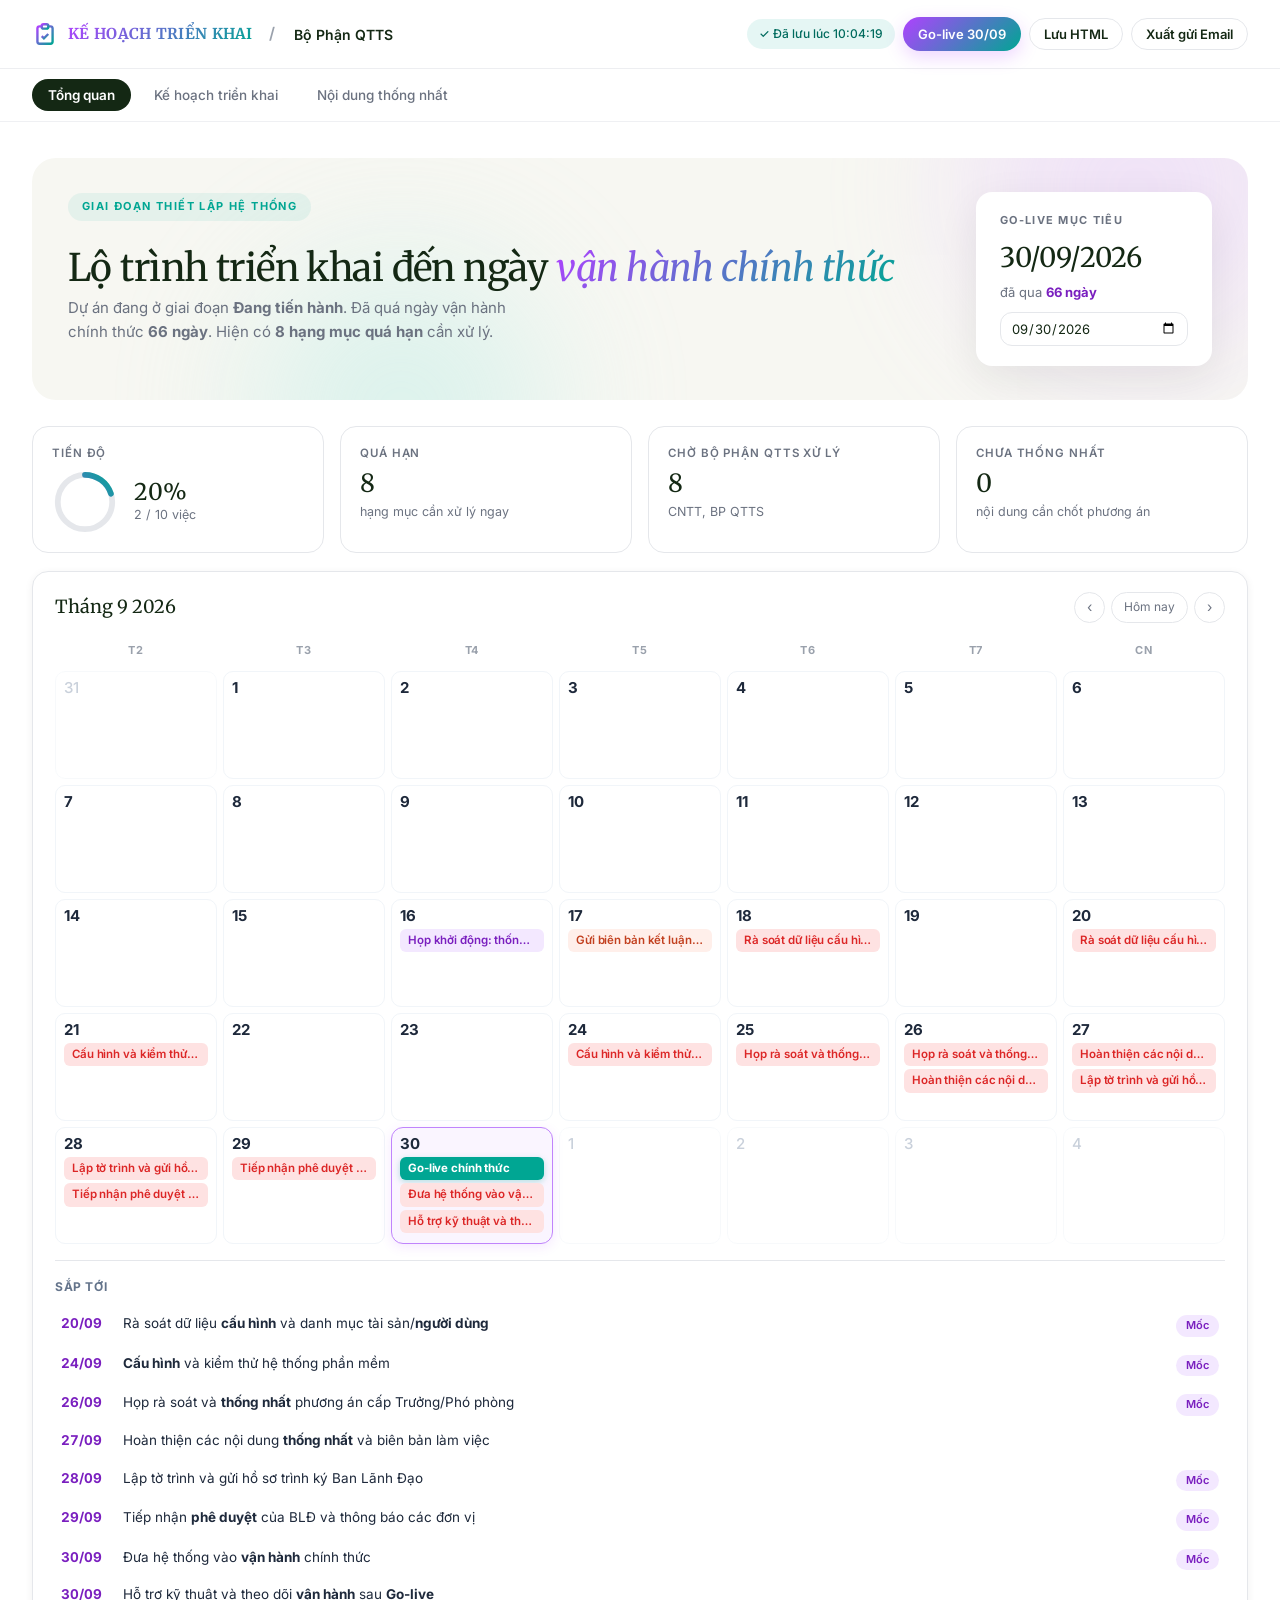
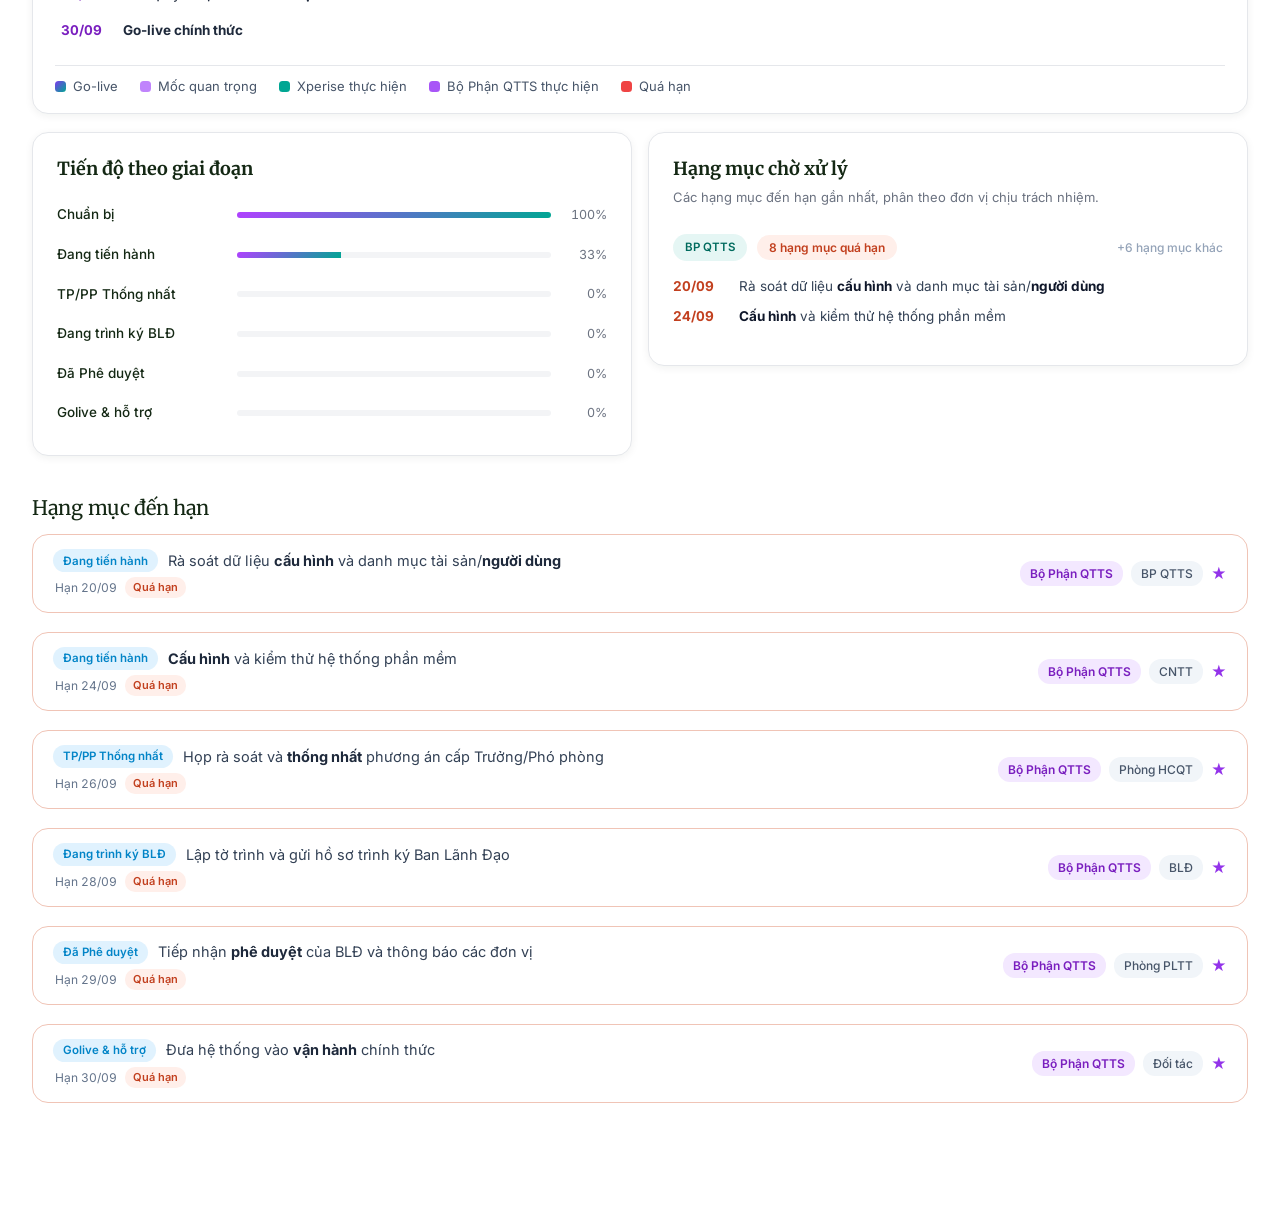
==== commit a26d5019: "Dong bo mau sac don vi phu trach theo dung lo trinh va sua loi rot dong" ====
--- a/index.html
+++ b/index.html
@@ -95,11 +95,11 @@
     <div class="cal-grid" id="calGrid"></div>
     <div class="cal-list" id="calList"></div>
     <div class="cal-legend" id="calLegend">
-      <span><i class="lg-live"></i>Go-live</span>
-      <span><i class="lg-ms"></i>Mốc quan trọng</span>
-      <span><i class="lg-xp"></i>Xperise thực hiện</span>
-      <span><i class="lg-cl" id="lgClName">Nam Á Bank thực hiện</i></span>
-      <span><i class="lg-late"></i>Quá hạn</span>
+      <span class="cal-leg-item"><i class="lg-live"></i><span class="leg-txt">Go-live</span></span>
+      <span class="cal-leg-item"><i class="lg-ms"></i><span class="leg-txt">Mốc quan trọng</span></span>
+      <span class="cal-leg-item"><i class="lg-xp"></i><span class="leg-txt" id="lgXpName">Xperise thực hiện</span></span>
+      <span class="cal-leg-item"><i class="lg-cl"></i><span class="leg-txt" id="lgClName">Nam Á Bank thực hiện</span></span>
+      <span class="cal-leg-item"><i class="lg-late"></i><span class="leg-txt">Quá hạn</span></span>
     </div>
   </div>
 
--- a/style.css
+++ b/style.css
@@ -179,16 +179,17 @@
 .cal-more{font-family:var(--font-b);font-size:11px;font-weight:500;color:#64748B;padding:2px 4px;margin-top:3px;cursor:pointer;display:inline-block;border-radius:4px;transition:color .15s}
 .cal-more:hover{color:var(--purple-dark);text-decoration:underline}
 
-/* Legend items matching colors */
-.lg-live{background:linear-gradient(135deg,#6366F1 0%,#06B6D4 100%)!important}
-.lg-ms{background:#C4B5FD!important}
-.lg-xp{background:#7CD4C7!important}
-.lg-cl{background:#FBBF24!important}
-.lg-late{background:#C2401F!important}
-.cal-legend{display:flex;align-items:center;gap:24px;flex-wrap:wrap;font-family:var(--font-b);
+/* Legend items matching colors of responsible units in the roadmap */
+.lg-live{background:linear-gradient(135deg,#7C3AED 0%,#00A693 100%)!important}
+.lg-ms{background:#C084FC!important}
+.lg-xp{background:#00A693!important}
+.lg-cl{background:#A855F7!important}
+.lg-late{background:#EF4444!important}
+.cal-legend{display:flex;align-items:center;gap:22px;flex-wrap:wrap;font-family:var(--font-b);
   font-size:13px;color:#475569;margin-top:16px;padding-top:14px;border-top:1px solid var(--bd)}
-.cal-legend span{display:inline-flex;align-items:center;gap:7px;white-space:nowrap;flex-shrink:0}
-.cal-legend i{width:10px;height:10px;border-radius:3px;display:inline-block;flex-shrink:0}
+.cal-leg-item{display:inline-flex;align-items:center;gap:7px;white-space:nowrap;flex-shrink:0}
+.cal-leg-item i{width:11px;height:11px;border-radius:3.5px;display:inline-block;flex-shrink:0}
+.cal-leg-item .leg-txt{display:inline-block;white-space:nowrap;line-height:1}
 
 /* Sắp tới (Upcoming Calendar List) */
 .cal-list{margin-top:16px;padding-top:16px;border-top:1px solid var(--bd)}
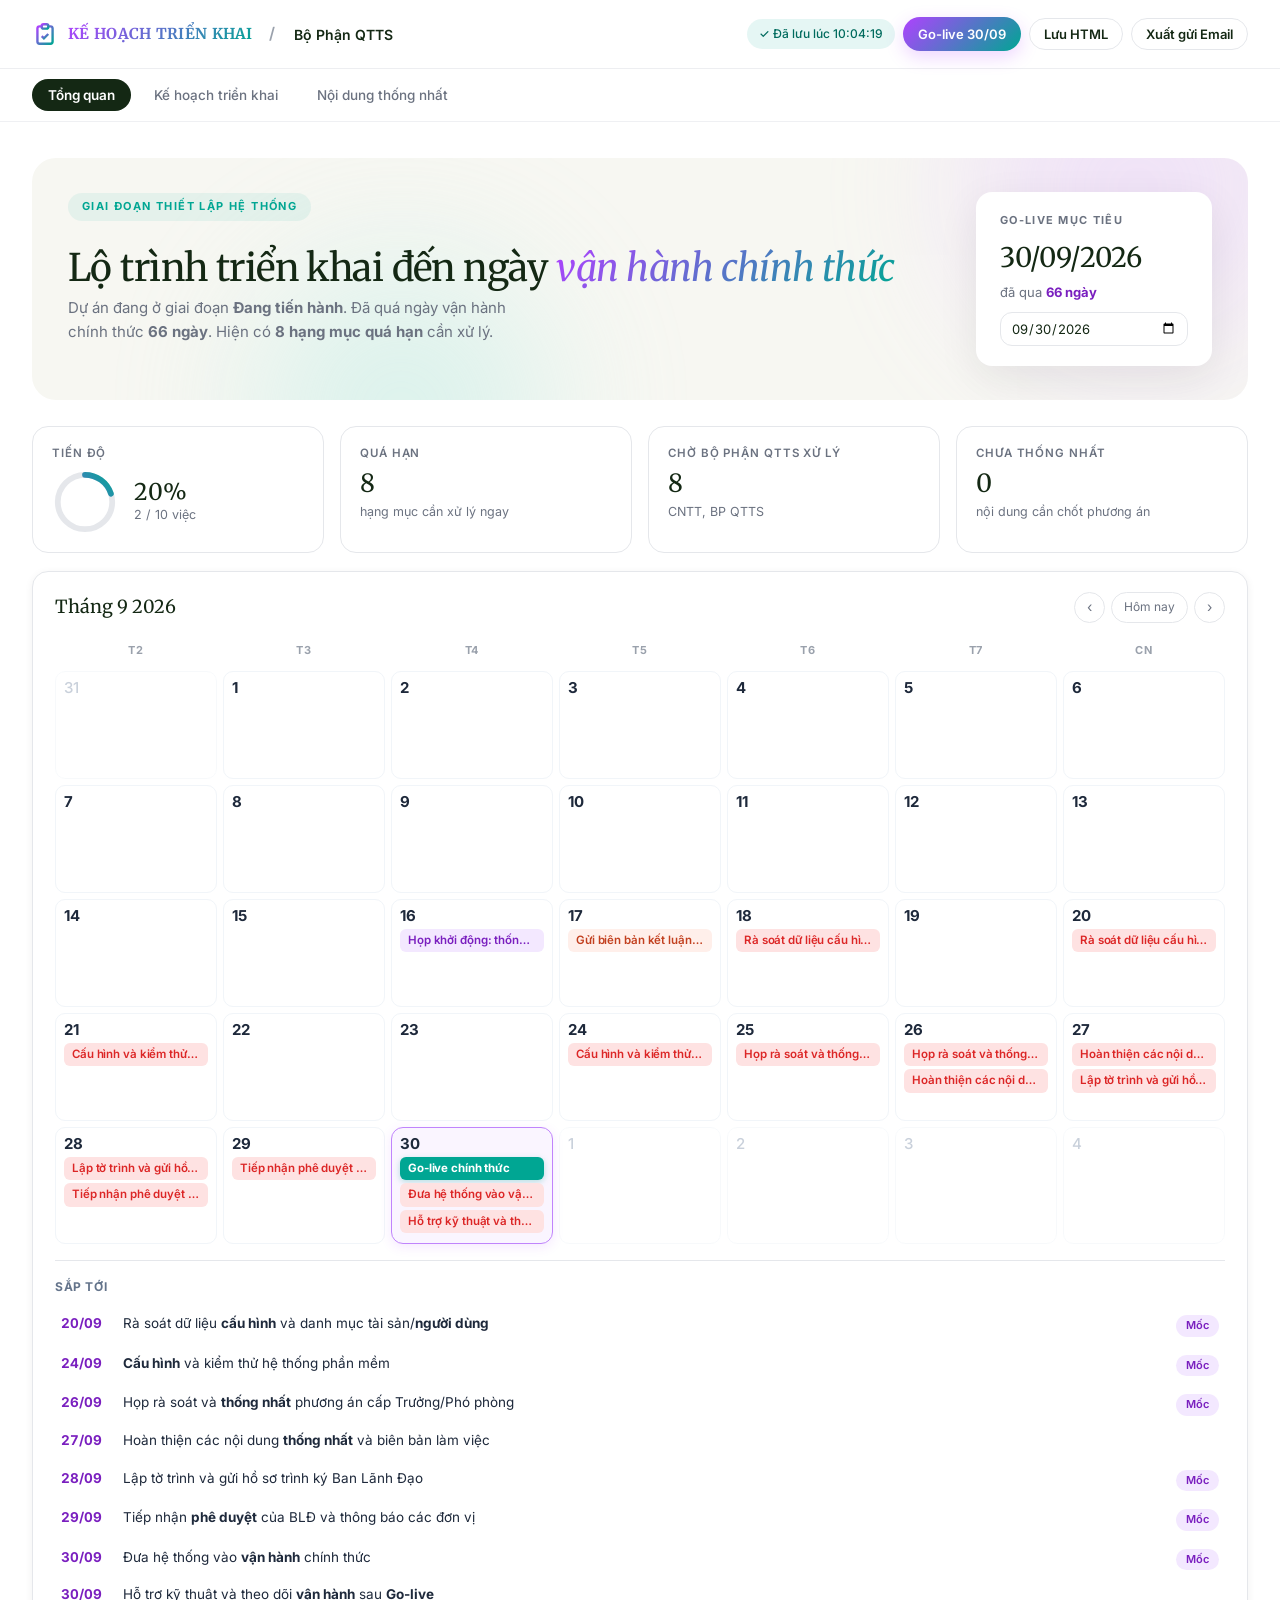
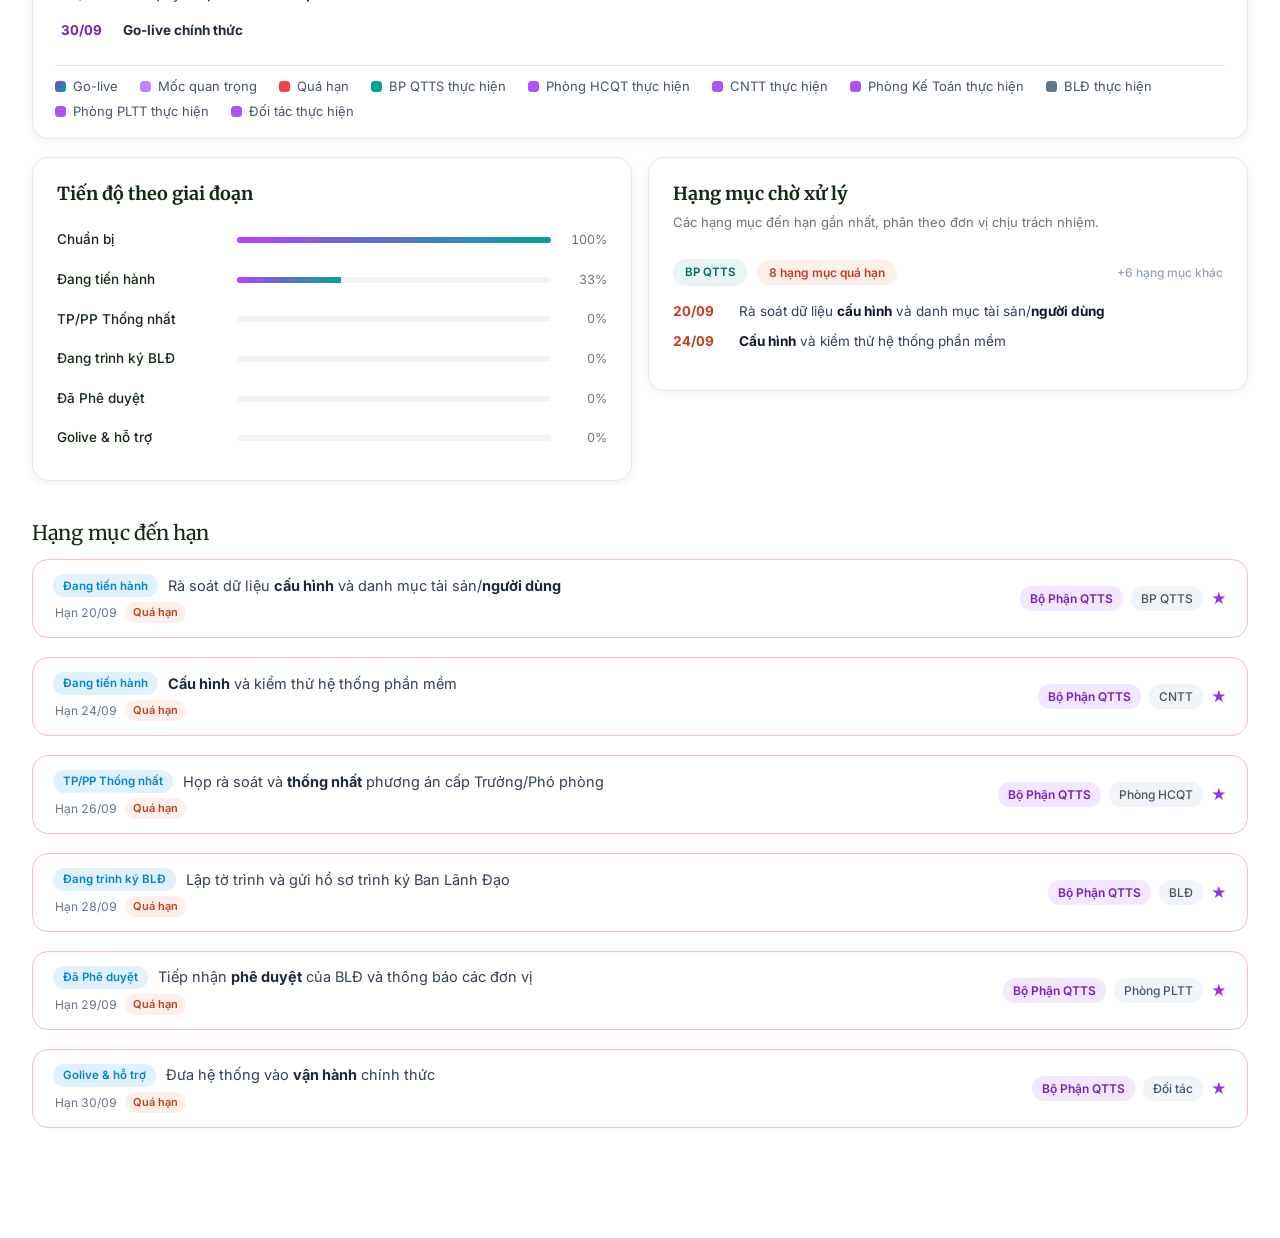
==== commit 2c77df73: "Chinh thu tu ghi chu duoi lich: Go-live, Moc quan trong, Qua han, Don vi chu tri, Don vi phoi hop" ====
--- a/index.html
+++ b/index.html
@@ -97,9 +97,8 @@
     <div class="cal-legend" id="calLegend">
       <span class="cal-leg-item"><i class="lg-live"></i><span class="leg-txt">Go-live</span></span>
       <span class="cal-leg-item"><i class="lg-ms"></i><span class="leg-txt">Mốc quan trọng</span></span>
-      <span class="cal-leg-item"><i class="lg-xp"></i><span class="leg-txt" id="lgXpName">Xperise thực hiện</span></span>
-      <span class="cal-leg-item"><i class="lg-cl"></i><span class="leg-txt" id="lgClName">Nam Á Bank thực hiện</span></span>
       <span class="cal-leg-item"><i class="lg-late"></i><span class="leg-txt">Quá hạn</span></span>
+      <span class="cal-leg-item"><i class="lg-xp"></i><span class="leg-txt">BP QTTS thực hiện</span></span>
     </div>
   </div>
 
--- a/style.css
+++ b/style.css
@@ -182,10 +182,11 @@
 /* Legend items matching colors of responsible units in the roadmap */
 .lg-live{background:linear-gradient(135deg,#7C3AED 0%,#00A693 100%)!important}
 .lg-ms{background:#C084FC!important}
+.lg-late{background:#EF4444!important}
 .lg-xp{background:#00A693!important}
 .lg-cl{background:#A855F7!important}
-.lg-late{background:#EF4444!important}
-.cal-legend{display:flex;align-items:center;gap:22px;flex-wrap:wrap;font-family:var(--font-b);
+.lg-bo{background:#64748B!important}
+.cal-legend{display:flex;align-items:center;gap:12px 22px;flex-wrap:wrap;font-family:var(--font-b);
   font-size:13px;color:#475569;margin-top:16px;padding-top:14px;border-top:1px solid var(--bd)}
 .cal-leg-item{display:inline-flex;align-items:center;gap:7px;white-space:nowrap;flex-shrink:0}
 .cal-leg-item i{width:11px;height:11px;border-radius:3.5px;display:inline-block;flex-shrink:0}
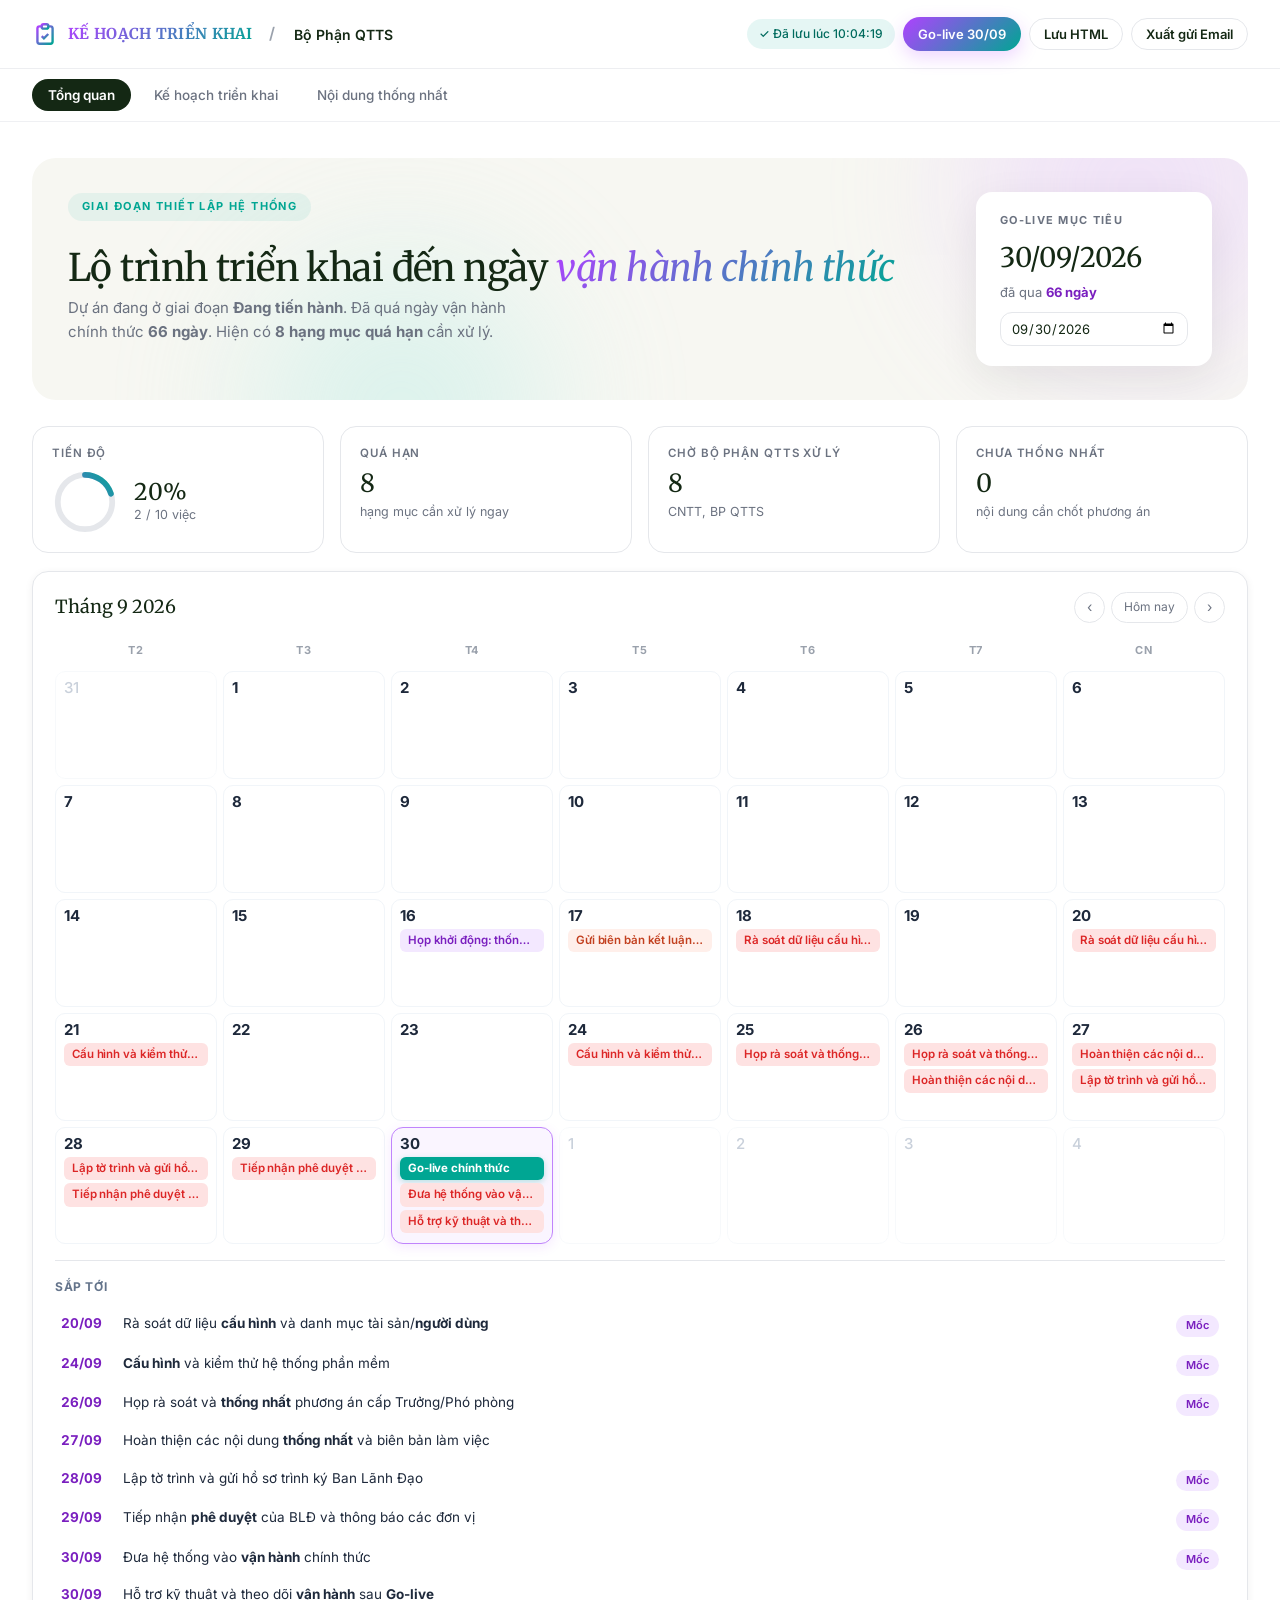
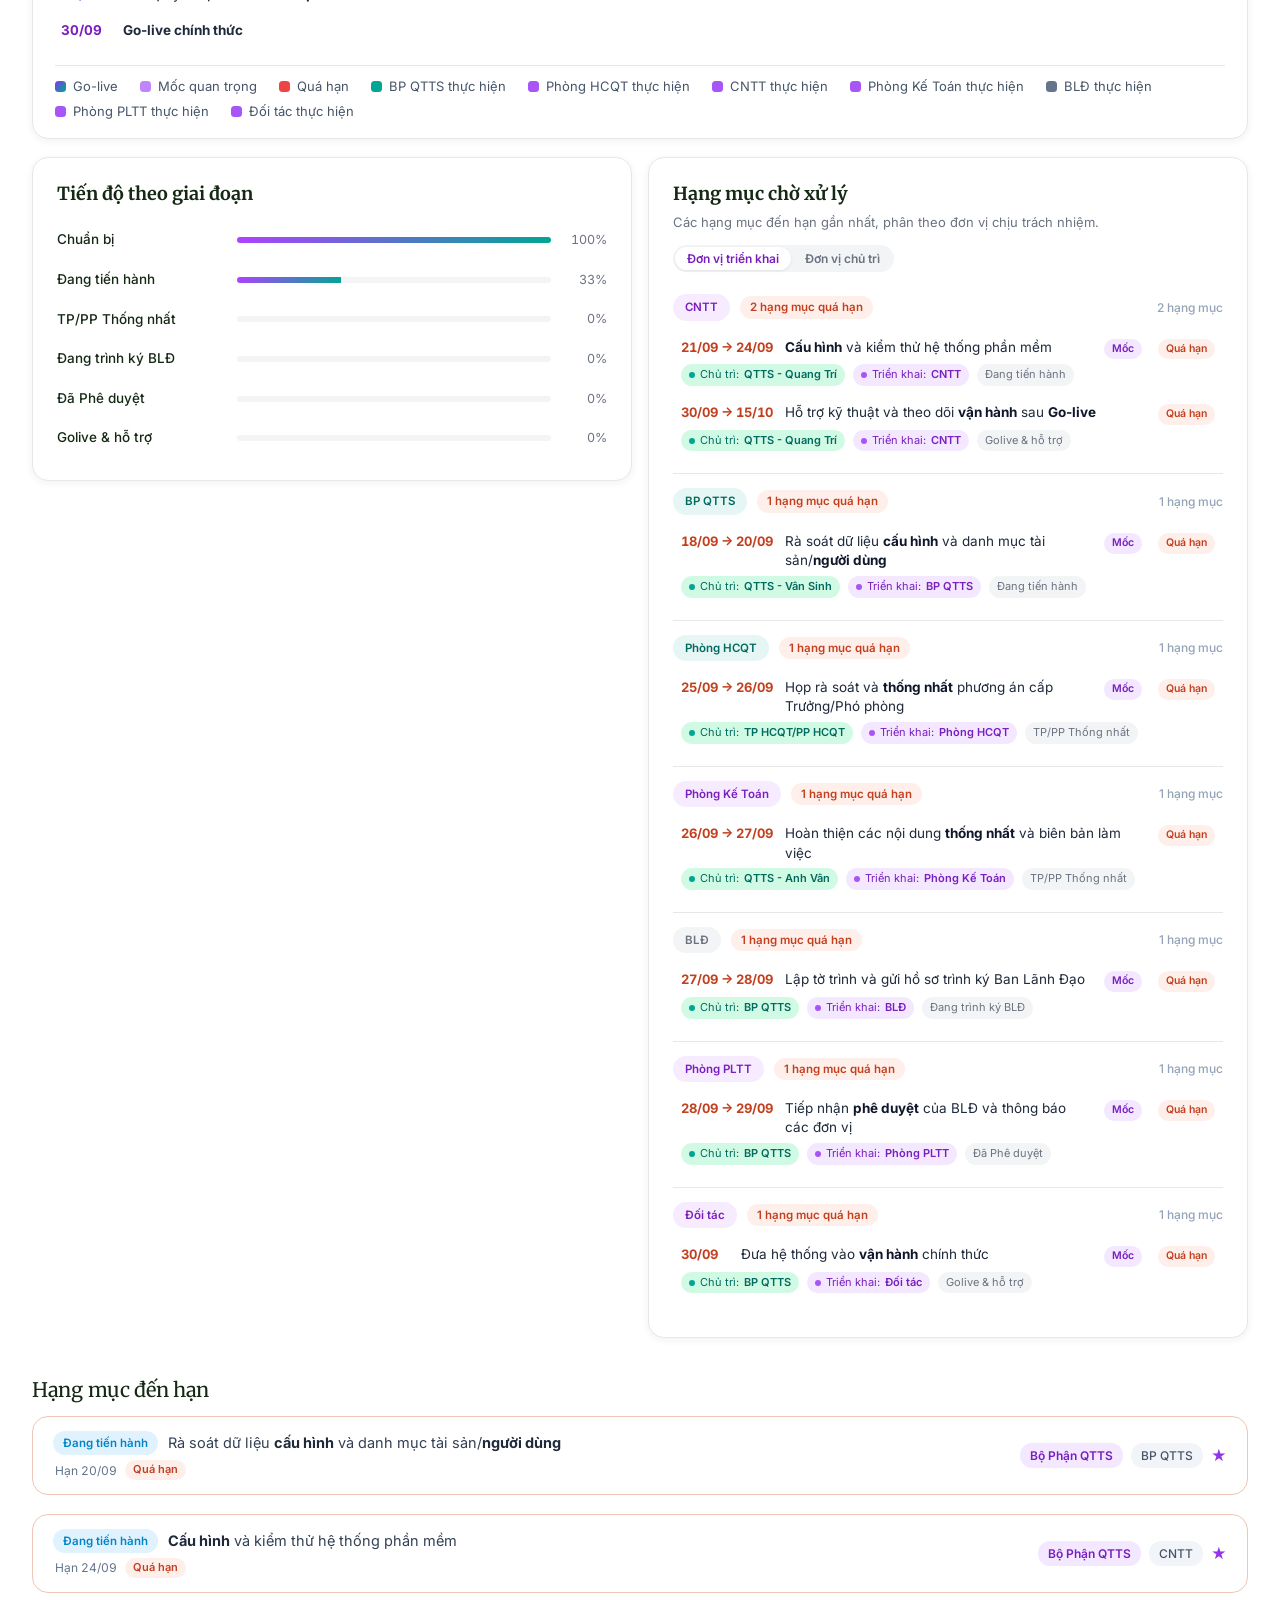
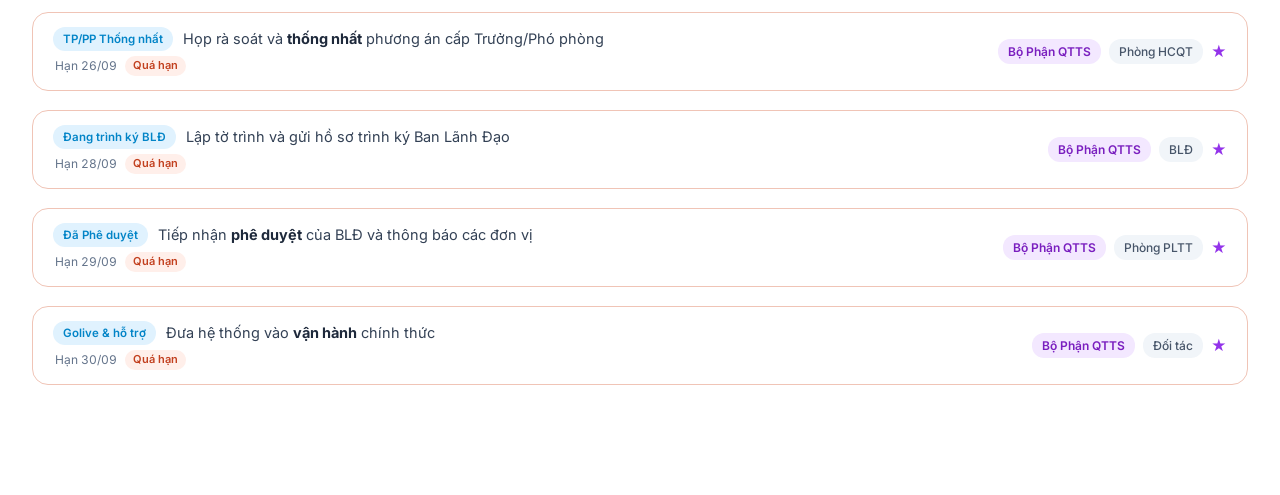
==== commit 82364d22: "Cap nhat Hang muc cho xu ly: phan nhom theo Don vi trien khai / Don vi chu tri, hien thi day du ngay" ====
--- a/index.html
+++ b/index.html
@@ -108,8 +108,16 @@
       <div id="phases"></div>
     </div>
     <div class="card">
-      <h4 style="font-family:var(--font-d);font-size:18px;margin-bottom:4px">Hạng mục chờ xử lý</h4>
-      <p style="font-size:13px;color:var(--gray-500);margin-bottom:14px">Các hạng mục đến hạn gần nhất, phân theo đơn vị chịu trách nhiệm.</p>
+      <div style="display:flex;align-items:flex-start;justify-content:space-between;gap:12px;margin-bottom:8px;flex-wrap:wrap">
+        <div>
+          <h4 style="font-family:var(--font-d);font-size:18px;margin-bottom:4px">Hạng mục chờ xử lý</h4>
+          <p style="font-size:13px;color:var(--gray-500);margin-bottom:0">Các hạng mục đến hạn gần nhất, phân theo đơn vị chịu trách nhiệm.</p>
+        </div>
+        <div class="bydept-toggle" id="byDeptToggle" role="group" aria-label="Chế độ phân nhóm">
+          <button type="button" class="bydept-btn on" id="btnModeDeploy" data-mode="deploy">Đơn vị triển khai</button>
+          <button type="button" class="bydept-btn" id="btnModeLead" data-mode="lead">Đơn vị chủ trì</button>
+        </div>
+      </div>
       <div id="byDept"></div>
     </div>
   </div>
--- a/style.css
+++ b/style.css
@@ -292,17 +292,35 @@
 .search-box input{border:none;outline:none;background:transparent;font-family:var(--font-b);font-size:13px;padding:6px 0;width:180px;color:var(--ink)}
 .search-box svg{width:14px;height:14px;color:var(--gray-400)}
 
-/* Hạng mục chờ xử lý (matching user sample image) */
-.dept-group-wrap{padding:12px 0;border-bottom:1px solid var(--bd)}
-.dept-group-hd{display:flex;align-items:center;gap:10px;margin-bottom:10px;flex-wrap:wrap}
-.pill-overdue{display:inline-flex;align-items:center;font-family:var(--font-b);font-size:12px;font-weight:600;padding:3px 12px;border-radius:var(--pill);background:#FFEFEA;color:#C2401F}
+/* Hạng mục chờ xử lý (phân theo Đơn vị triển khai & Đơn vị chủ trì) */
+.bydept-toggle{display:inline-flex;align-items:center;background:var(--gray-100);border-radius:var(--pill);padding:2px;gap:2px}
+.bydept-btn{font-family:var(--font-b);font-size:12px;font-weight:600;padding:4px 12px;border-radius:var(--pill);
+  border:none;background:transparent;color:var(--gray-500);cursor:pointer;transition:background .15s,color .15s,box-shadow .15s}
+.bydept-btn:hover{color:var(--ink)}
+.bydept-btn.on{background:#fff;color:var(--purple-dark);box-shadow:0 1px 3px rgba(0,0,0,.08)}
+
+.dept-group-wrap{padding:14px 0;border-bottom:1px solid var(--bd)}
+.dept-group-hd{display:flex;align-items:center;gap:10px;margin-bottom:8px;flex-wrap:wrap}
+.pill-overdue{display:inline-flex;align-items:center;font-family:var(--font-b);font-size:11.5px;font-weight:600;padding:2px 10px;border-radius:var(--pill);background:#FFEFEA;color:#C2401F}
 .dept-more-cnt{margin-left:auto;font-family:var(--font-b);font-size:12px;font-weight:500;color:#94A3B8;white-space:nowrap}
-.dept-task-row{display:flex;align-items:baseline;gap:14px;padding:5px 0;cursor:pointer;transition:opacity .15s ease}
-.dept-task-row:hover .dept-nm{color:var(--ink);text-decoration:underline}
-.dept-dt{flex:0 0 52px;font-family:var(--font-b);font-size:13.5px;font-weight:700;color:#7A1FBF;font-variant-numeric:tabular-nums;line-height:1.4}
+
+.dept-task-row{padding:8px 8px;border-radius:8px;cursor:pointer;transition:background .15s ease}
+.dept-task-row:hover{background:rgba(243,232,255,.35)}
+.dept-task-top{display:flex;align-items:baseline;gap:12px;flex-wrap:wrap}
+.dept-dt{min-width:48px;font-family:var(--font-b);font-size:13px;font-weight:700;color:#7A1FBF;font-variant-numeric:tabular-nums;white-space:nowrap;flex-shrink:0}
 .dept-dt.late{color:#C2401F!important}
-.dept-nm{flex:1;font-family:var(--font-b);font-size:13.5px;color:#334155;line-height:1.5}
+.dept-nm{flex:1;font-family:var(--font-b);font-size:13.5px;color:#1E293B;line-height:1.45;min-width:180px}
 .dept-nm b{font-weight:700;color:#0F172A}
+
+.dept-task-meta{display:flex;align-items:center;gap:8px;margin-top:5px;flex-wrap:wrap}
+.dept-chip{display:inline-flex;align-items:center;gap:5px;font-family:var(--font-b);font-size:11px;padding:2px 8px;border-radius:var(--pill);white-space:nowrap}
+.dept-chip b{font-weight:600}
+.dept-chip.chip-side{background:#D1FAE5;color:#006B5E}
+.dept-chip.chip-dept{background:#F3E8FF;color:#7A1FBF}
+.dept-chip.chip-ph{background:var(--gray-100);color:var(--gray-500)}
+.dept-chip i{width:6px;height:6px;border-radius:50%;display:inline-block}
+.dept-chip .dot-xp{background:#00A693}
+.dept-chip .dot-cl{background:#A855F7}
 
 /* docs */
 .doc{background:var(--white);border:1px solid var(--bd);border-radius:var(--r-md);padding:19px 21px;
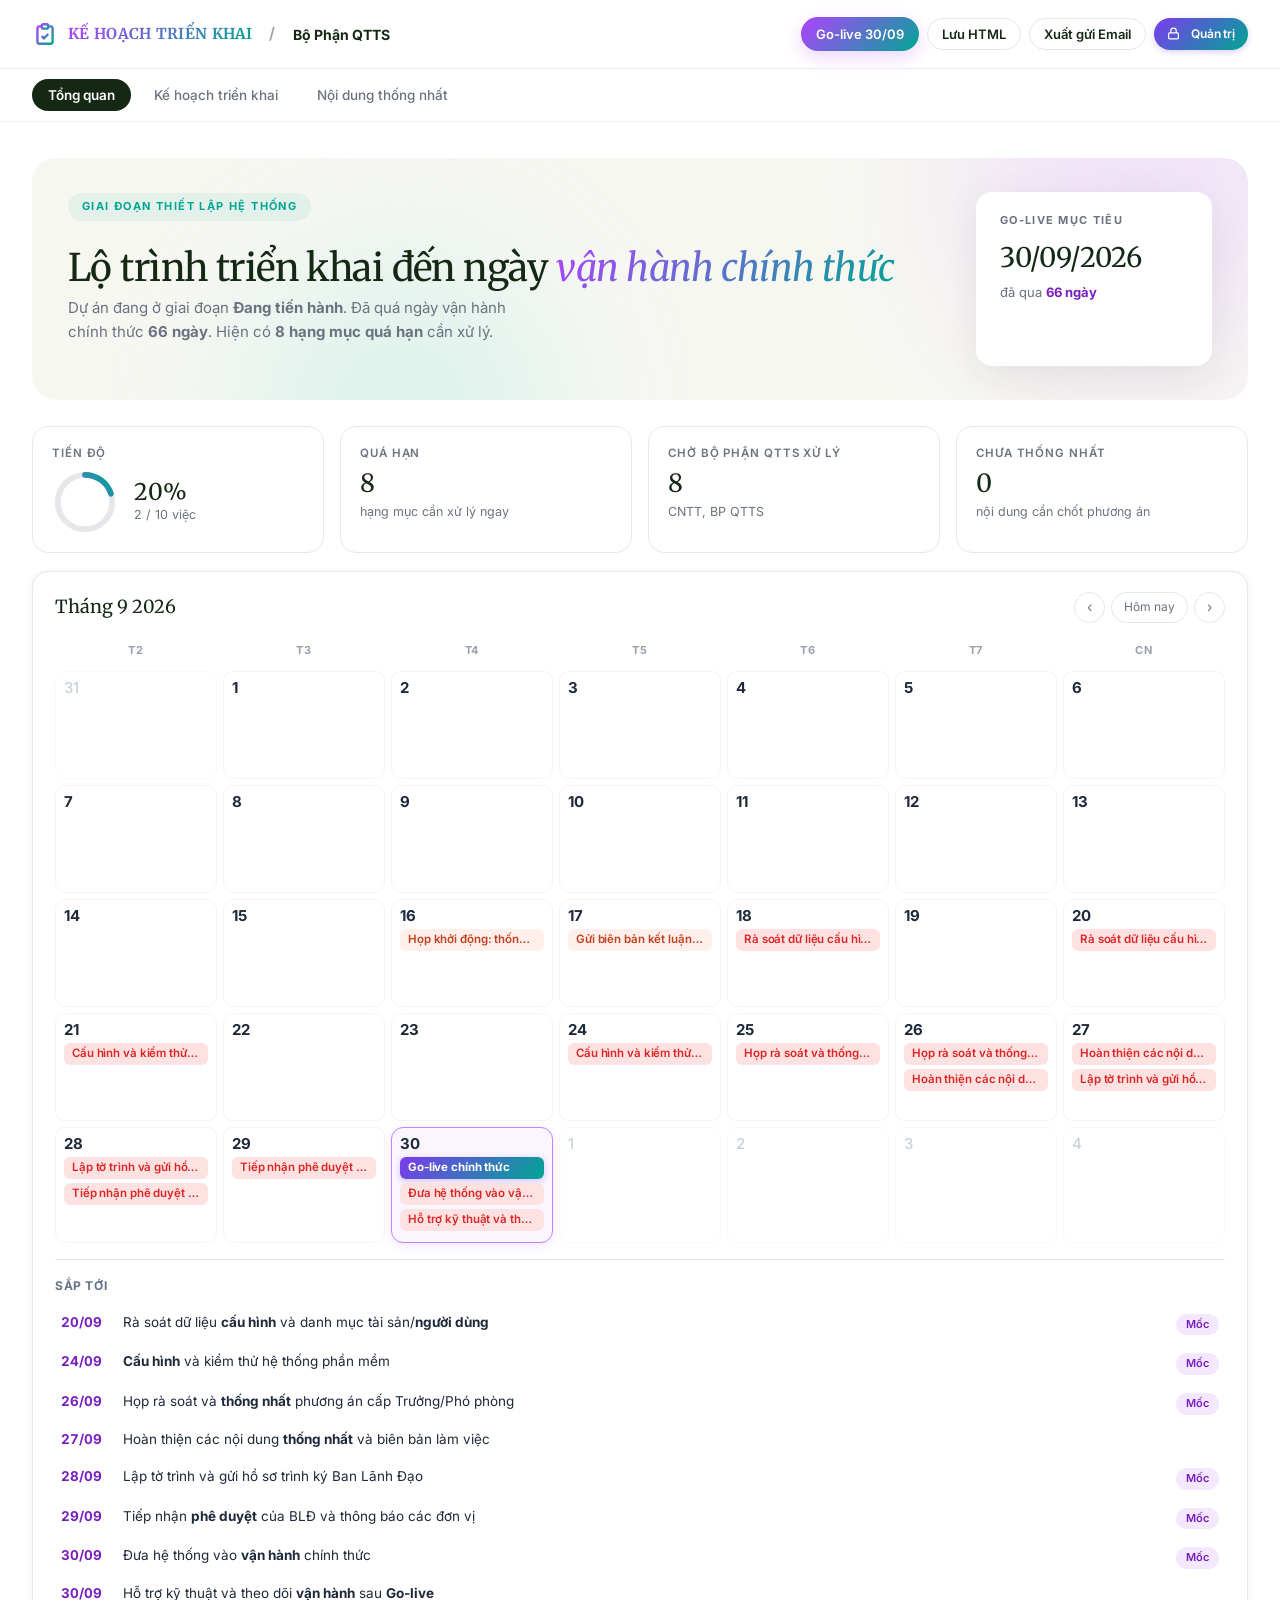
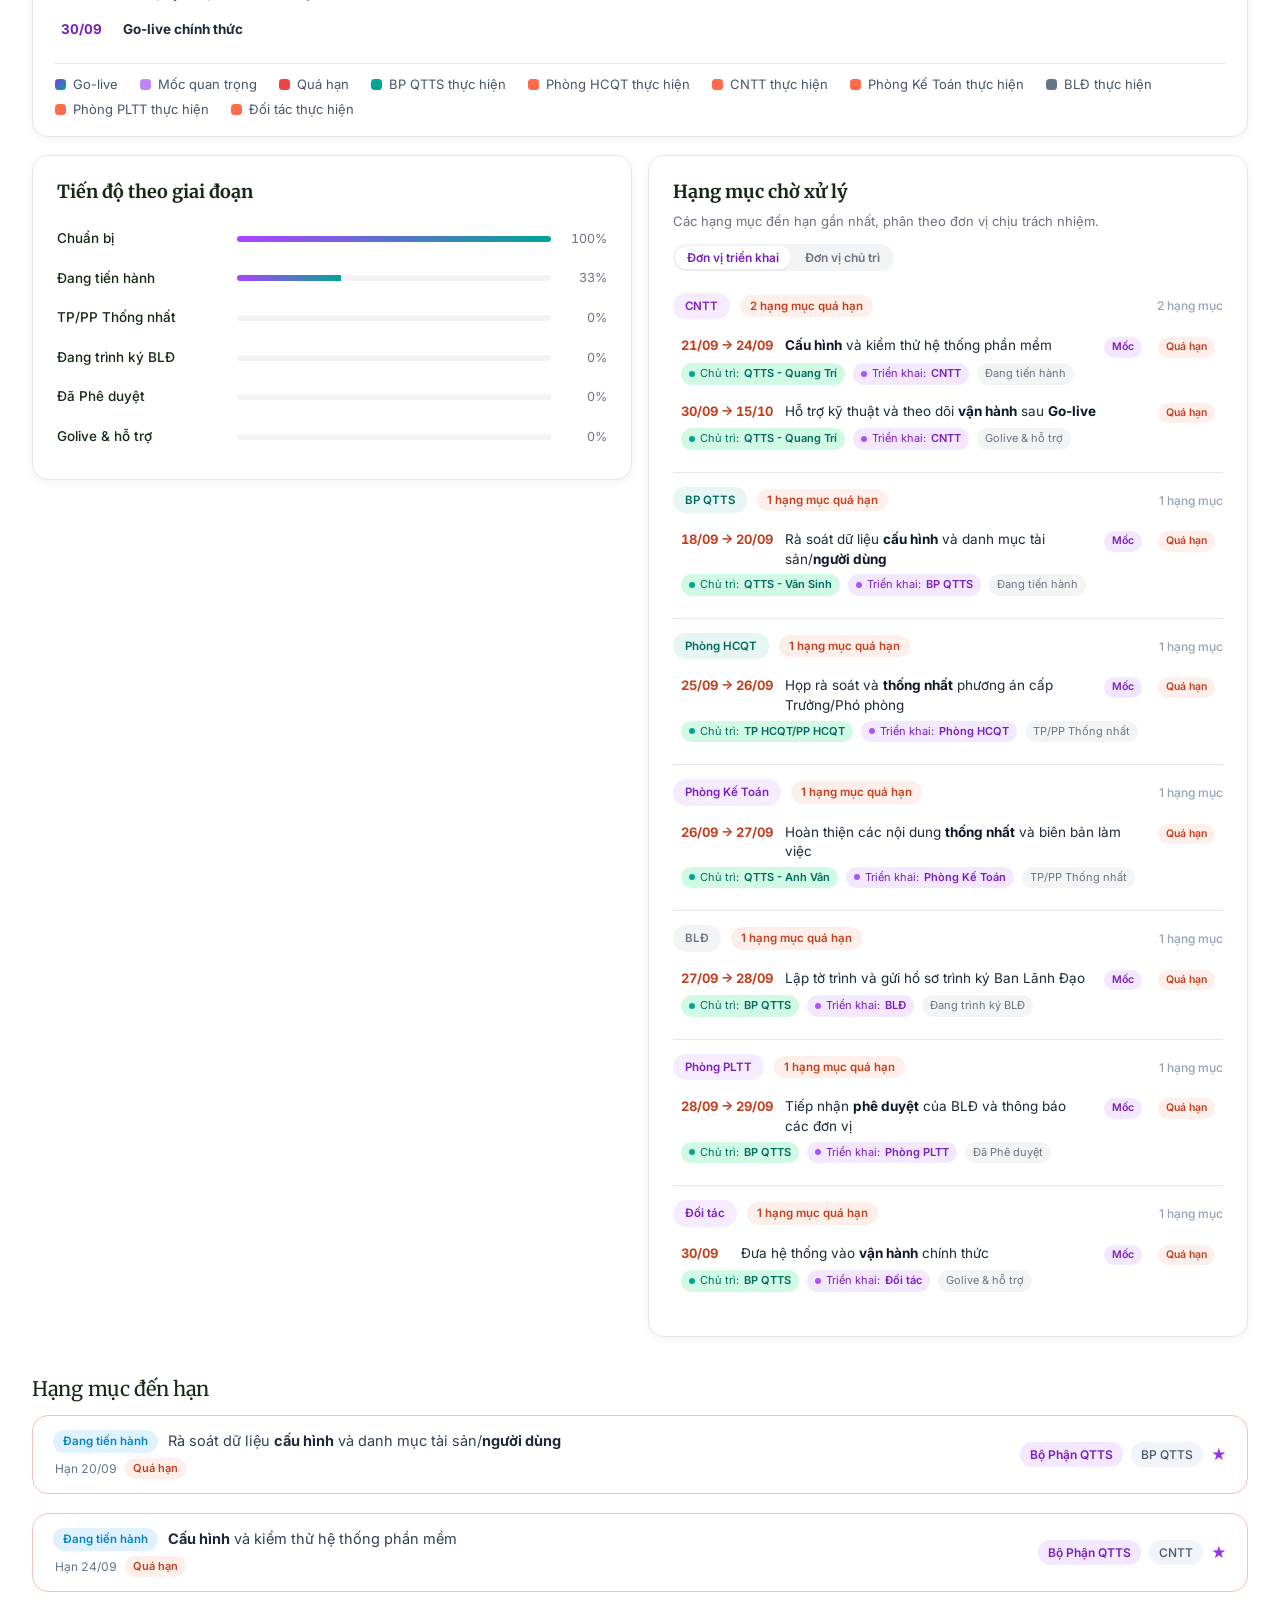
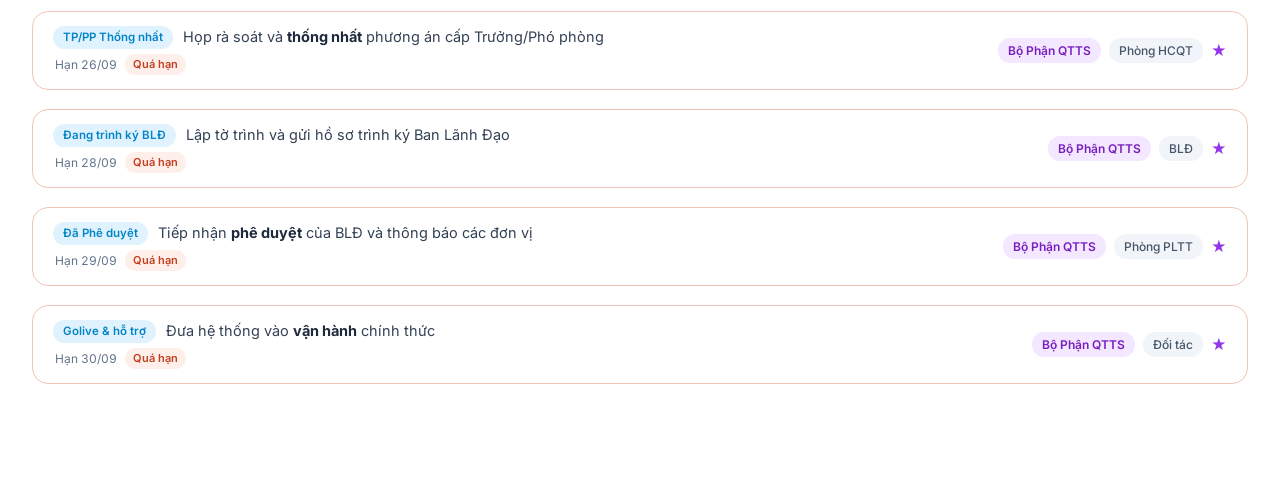
==== commit b6e25f72: "Them trang /admin voi mat khau admin va che do chi xem cho quanlyts.com" ====
--- a/index.html
+++ b/index.html
@@ -42,11 +42,38 @@
   </div>
   <div class="top-acts">
     <span class="save-badge" id="saveBadge">✓ Đã lưu lúc 10:04:19</span>
-    <span class="chip chip-live" id="chipLive" title="Nhấp để đặt ngày Go-live">Go-live 30/09</span>
+    <span class="chip chip-live" id="chipLive" title="Mốc Go-live mục tiêu">Go-live 30/09</span>
     <button class="btn btn-o btn-s" id="save" title="Lưu toàn bộ ứng dụng và dữ liệu ra file HTML">Lưu HTML</button>
     <button class="btn btn-o btn-s" id="exportEmailBtn" title="Xuất file HTML tối ưu đính kèm gửi email">Xuất gửi Email</button>
+
+    <!-- Admin Login Button (Hiển thị ở chế độ Chỉ xem) -->
+    <a href="/admin" class="btn btn-admin-login" id="btnAdminLogin" title="Đăng nhập tài khoản Quản trị để Nhập, Sửa, Xoá dữ liệu">
+      <svg viewBox="0 0 24 24" width="13" height="13" fill="none" stroke="currentColor" stroke-width="2.2" style="margin-right:4px;vertical-align:-1px">
+        <rect x="3" y="11" width="18" height="11" rx="2" ry="2"/>
+        <path d="M7 11V7a5 5 0 0 1 10 0v4"/>
+      </svg>
+      Quản trị
+    </a>
+
+    <!-- Admin Status Group (Hiển thị khi đăng nhập quyền Quản trị) -->
+    <div class="admin-top-group" id="adminTopGroup" style="display:none">
+      <span class="admin-badge" title="Đang ở chế độ Quản trị: Toàn quyền Nhập, Sửa, Xoá và Lưu">
+        <span class="admin-dot"></span> Admin
+      </span>
+      <a href="/" class="btn btn-o btn-s btn-view-pub" id="btnViewPublic" title="Chuyển sang chế độ xem công khai (quanlyts.com)">👁 Chỉ xem</a>
+      <button type="button" class="btn btn-o btn-s btn-logout" id="btnLogout" title="Đăng xuất khỏi quyền Quản trị">🚪 Thoát</button>
+    </div>
   </div>
 </div></header>
+
+<div class="admin-banner" id="adminBanner" style="display:none">
+  <div class="admin-banner-in">
+    <span>👑 <b>Chế độ Quản trị viên (/admin):</b> Bạn có toàn quyền <b>Nhập • Sửa • Xoá</b> danh mục kế hoạch và tự động lưu lên máy chủ.</span>
+    <div class="admin-banner-acts">
+      <span class="admin-sync-tag" id="adminSyncTag">⚡ Đồng bộ máy chủ</span>
+    </div>
+  </div>
+</div>
 
 <div class="tabs"><div class="tabs-in" id="tabs"></div></div>
 
@@ -178,7 +205,36 @@
   <div class="acts"><button class="btn btn-p" id="addNote">+ Thêm nội dung</button></div>
 </section>
 
-</main>
+<!-- ===== ADMIN LOGIN MODAL ===== -->
+<div class="admin-modal-overlay" id="adminModal" style="display:none">
+  <div class="admin-modal-card" role="dialog" aria-modal="true" aria-labelledby="adminModalTitle">
+    <button class="admin-modal-close" id="adminModalClose" type="button" aria-label="Đóng">✕</button>
+    <div class="admin-modal-header">
+      <div class="admin-modal-icon">
+        <svg viewBox="0 0 24 24" width="28" height="28" fill="none" stroke="currentColor" stroke-width="2.2">
+          <rect x="3" y="11" width="18" height="11" rx="2" ry="2"/>
+          <path d="M7 11V7a5 5 0 0 1 10 0v4"/>
+        </svg>
+      </div>
+      <h3 id="adminModalTitle">Đăng Nhập Quản Trị Viên</h3>
+      <p>Truy cập <b>quanlyts.com/admin</b> để kích hoạt quyền <b>Nhập • Sửa • Xoá</b> kế hoạch triển khai.</p>
+    </div>
+    <form id="adminLoginForm" onsubmit="return false;" autocomplete="off">
+      <div class="admin-field">
+        <label for="adminPassword">Mật khẩu Quản trị</label>
+        <div class="admin-input-wrap">
+          <input type="password" id="adminPassword" placeholder="Nhập mật khẩu (pass: admin)..." autocomplete="current-password" autofocus required>
+          <button type="button" id="adminTogglePwd" class="admin-eye-btn" aria-label="Hiện/ẩn mật khẩu" title="Hiện/ẩn mật khẩu">👁</button>
+        </div>
+        <div class="admin-error" id="adminLoginError" style="display:none">Mật khẩu không chính xác! Vui lòng thử lại.</div>
+      </div>
+      <div class="admin-modal-actions">
+        <button type="button" class="btn btn-o" id="adminCancelBtn">Huỷ (Chỉ xem)</button>
+        <button type="submit" class="btn btn-p" id="adminSubmitBtn">Đăng nhập Quản trị</button>
+      </div>
+    </form>
+  </div>
+</div>
 
 <script src="app.js?v=2.4"></script>
 </body>
--- a/style.css
+++ b/style.css
@@ -146,26 +146,26 @@
 
 /* Note chip styles & typography matching sample image */
 .cal-ch,.cal-pill{display:block;width:100%;text-align:left;border:none;font-family:var(--font-b);
- font-size:11.5px;font-weight:600;line-height:1.35;letter-spacing:-0.01em;padding:4px 8px;border-radius:6px;margin-bottom:3px;
+ font-size:11.5px;font-weight:600;line-height:1.35;letter-spacing:-0.01em;padding:3.5px 8px;border-radius:6px;margin-bottom:3.5px;
  white-space:nowrap;overflow:hidden;text-overflow:ellipsis;cursor:pointer;box-sizing:border-box;
- transition:transform .15s ease,box-shadow .15s ease,background-color .15s ease;-webkit-font-smoothing:antialiased}
+ transition:transform .15s ease,box-shadow .15s ease,background-color .15s ease,filter .15s ease;-webkit-font-smoothing:antialiased}
 .cal-ch:hover,.cal-pill:hover{transform:translateY(-1px);box-shadow:0 2px 6px rgba(0,0,0,.08)}
 
-/* 1. Peach / Warm Orange (Khởi động, Đơn vị phối hợp, Chuẩn bị, Dữ liệu) */
+/* 1. Peach / Warm Orange (Khởi động, Đơn vị phối hợp, Chuẩn bị, Dữ liệu, Biên bản) */
 .ch-cl,.cal-pill.ch-cl{background:#FFEFEA!important;color:#C2401F!important;font-weight:600}
-.ch-cl:hover,.cal-pill.ch-cl:hover{background:#FDDCD3!important}
-
-/* 2. Soft Violet / Lavender Purple (Mốc quan trọng, Cấu hình, Ký kết, Đào tạo) */
+.ch-cl:hover,.cal-pill.ch-cl:hover{background:#FED7CC!important}
+
+/* 2. Soft Violet / Lavender Purple (Mốc quan trọng, Cấu hình, Ký kết, Đào tạo, Trình diễn) */
 .ch-ms,.cal-pill.ch-ms,.cal-pill.ms{background:#F3E8FF!important;color:#7A1FBF!important;font-weight:600}
 .ch-ms:hover,.cal-pill.ch-ms:hover,.cal-pill.ms:hover{background:#E9D5FF!important}
 
-/* 3. Soft Cool Gray (BLĐ, Pháp chế, Rà soát hợp đồng, Biểu mẫu) */
+/* 3. Soft Cool Gray (BLĐ, Pháp chế, Rà soát hợp đồng, Biểu mẫu, Bảng kê, Tờ trình) */
 .ch-bo,.cal-pill.ch-bo{background:#F1F5F9!important;color:#475569!important;font-weight:500}
 .ch-bo:hover,.cal-pill.ch-bo:hover{background:#E2E8F0!important}
 
-/* 4. Solid Teal Green (Go-live mục tiêu) */
-.ch-live,.cal-pill.live,.cal-pill.ch-live{background:#00A693!important;color:#fff!important;font-weight:700!important;box-shadow:0 2px 6px rgba(0,166,147,.28)}
-.ch-live:hover,.cal-pill.live:hover{background:#008B7B!important}
+/* 4. Gradient Purple to Teal (Go-live chính thức) matching sample image */
+.ch-live,.cal-pill.live,.cal-pill.ch-live{background:linear-gradient(135deg,#7C3AED 0%,#00A693 100%)!important;color:#fff!important;font-weight:700!important;box-shadow:0 2px 6px rgba(124,58,237,.28)!important}
+.ch-live:hover,.cal-pill.live:hover{filter:brightness(1.08)}
 
 /* 5. Soft Mint Green (BP QTTS thực hiện, Hỗ trợ sau triển khai) */
 .ch-xp,.cal-pill.ch-xp{background:#D1FAE5!important;color:#006B5E!important;font-weight:600}
@@ -175,8 +175,8 @@
 .ch-late,.cal-pill.late,.cal-pill.ch-late{background:#FEE2E2!important;color:#DC2626!important;font-weight:600}
 .ch-late:hover,.cal-pill.late:hover{background:#FECACA!important}
 
-/* Overflow text */
-.cal-more{font-family:var(--font-b);font-size:11px;font-weight:500;color:#64748B;padding:2px 4px;margin-top:3px;cursor:pointer;display:inline-block;border-radius:4px;transition:color .15s}
+/* Overflow text (+X hạng mục) */
+.cal-more{font-family:var(--font-b);font-size:11px;font-weight:500;color:#64748B;padding:2px 4px;margin-top:2px;cursor:pointer;display:inline-block;border-radius:4px;transition:color .15s}
 .cal-more:hover{color:var(--purple-dark);text-decoration:underline}
 
 /* Legend items matching colors of responsible units in the roadmap */
@@ -184,7 +184,7 @@
 .lg-ms{background:#C084FC!important}
 .lg-late{background:#EF4444!important}
 .lg-xp{background:#00A693!important}
-.lg-cl{background:#A855F7!important}
+.lg-cl{background:#FF6B4A!important}
 .lg-bo{background:#64748B!important}
 .cal-legend{display:flex;align-items:center;gap:12px 22px;flex-wrap:wrap;font-family:var(--font-b);
   font-size:13px;color:#475569;margin-top:16px;padding-top:14px;border-top:1px solid var(--bd)}
@@ -720,6 +720,62 @@
   }
 }
 
+/* ===== ADMIN & VIEW-ONLY STYLES ===== */
+.btn-admin-login{display:inline-flex;align-items:center;background:linear-gradient(135deg,#7C3AED 0%,#00A693 100%);color:#fff!important;font-family:var(--font-b);font-size:12px;font-weight:600;padding:6px 13px;border-radius:var(--pill);text-decoration:none;border:none;cursor:pointer;box-shadow:0 2px 6px rgba(124,58,237,.25);transition:all .2s ease;letter-spacing:-0.01em}
+.btn-admin-login:hover{filter:brightness(1.1);transform:translateY(-1px);box-shadow:0 4px 10px rgba(124,58,237,.35)}
+.admin-top-group{display:inline-flex;align-items:center;gap:8px}
+.admin-badge{display:inline-flex;align-items:center;gap:6px;background:#FEF3C7;color:#92400E;font-family:var(--font-b);font-size:12px;font-weight:700;padding:4px 11px;border-radius:var(--pill);border:1px solid #FCD34D;letter-spacing:.2px}
+.admin-dot{width:7px;height:7px;border-radius:50%;background:#10B981;box-shadow:0 0 0 2px rgba(16,185,129,.3);animation:pulseAdmin 2s infinite}
+@keyframes pulseAdmin{0%{transform:scale(.95);box-shadow:0 0 0 0 rgba(16,185,129,.7)}70%{transform:scale(1);box-shadow:0 0 0 5px rgba(16,185,129,0)}100%{transform:scale(.95);box-shadow:0 0 0 0 rgba(16,185,129,0)}}
+.btn-logout{color:#DC2626!important;border-color:#FECACA!important;background:#FFF5F5!important}
+.btn-logout:hover{background:#FEE2E2!important;border-color:#F87171!important}
+.btn-view-pub{color:#475569!important;background:#F8FAFC!important;border-color:var(--bd)!important}
+.admin-banner{background:linear-gradient(90deg,#FAF5FF 0%,#F0FDF4 100%);border-bottom:1px solid #E9D5FF;padding:7px 16px;font-family:var(--font-b);font-size:12.5px;color:#4C1D95}
+.admin-banner-in{max-width:var(--mw);margin:0 auto;display:flex;align-items:center;justify-content:space-between;gap:12px;flex-wrap:wrap}
+.admin-sync-tag{display:inline-flex;align-items:center;font-size:11px;font-weight:600;color:#065F46;background:#D1FAE5;padding:2px 8px;border-radius:6px}
+
+/* View-Only Mode overrides */
+body.view-only #addTask,
+body.view-only #saveProjectBtn,
+body.view-only #addNote,
+body.view-only .tk-h,
+body.view-only .tk-x,
+body.view-only #saveBadge{display:none!important}
+body.view-only #gvInput{pointer-events:none;opacity:0}
+body.view-only [data-k="client"]{border:none!important;background:transparent!important;cursor:default!important;pointer-events:none;font-weight:700}
+body.view-only #notes th:last-child,
+body.view-only #notes td:last-child{display:none!important}
+
+/* View-Only Task Card Styles */
+.tk.tk-view{cursor:default;padding:13px 18px;border-radius:12px}
+.tk.tk-view:hover{box-shadow:0 3px 12px rgba(15,23,42,.05);border-color:#CBD5E1}
+.tk-name-txt{font-family:var(--font-b);font-size:15px;font-weight:600;color:#1E293B;line-height:1.45}
+.tk-view-dt{display:inline-flex;align-items:center;font-family:var(--font-b);font-size:12.5px;font-weight:600;color:#64748B;font-variant-numeric:tabular-nums}
+.tk-view-pic{display:inline-flex;align-items:center;font-family:var(--font-b);font-size:12px;color:#475569;font-weight:500}
+.tk-note-view{font-family:var(--font-b);font-size:13px;color:#64748B;margin-top:6px;padding-left:2px;line-height:1.4}
+
+/* Admin Login Modal */
+.admin-modal-overlay{position:fixed;top:0;left:0;right:0;bottom:0;background:rgba(15,23,42,.65);backdrop-filter:blur(8px);-webkit-backdrop-filter:blur(8px);z-index:99999;display:flex;align-items:center;justify-content:center;padding:16px;animation:fadeInAdmin .2s ease}
+@keyframes fadeInAdmin{from{opacity:0}to{opacity:1}}
+.admin-modal-card{background:#fff;border-radius:18px;box-shadow:0 25px 60px -12px rgba(15,23,42,.35);max-width:440px;width:100%;padding:28px;position:relative;border:1px solid #E2E8F0;animation:scaleUpAdmin .25s ease}
+@keyframes scaleUpAdmin{from{transform:scale(.94);opacity:0}to{transform:scale(1);opacity:1}}
+.admin-modal-close{position:absolute;top:16px;right:16px;background:#F1F5F9;border:none;width:32px;height:32px;border-radius:50%;cursor:pointer;font-size:15px;color:#64748B;display:flex;align-items:center;justify-content:center;transition:all .15s}
+.admin-modal-close:hover{background:#E2E8F0;color:#0F172A}
+.admin-modal-header{text-align:center;margin-bottom:22px}
+.admin-modal-icon{width:54px;height:54px;border-radius:16px;background:linear-gradient(135deg,rgba(124,58,237,.1) 0%,rgba(0,166,147,.1) 100%);color:#7C3AED;display:inline-flex;align-items:center;justify-content:center;margin-bottom:12px}
+.admin-modal-header h3{font-family:var(--font-d);font-size:20px;font-weight:700;color:#0F172A;margin:0 0 6px}
+.admin-modal-header p{font-family:var(--font-b);font-size:13.5px;color:#64748B;margin:0;line-height:1.5}
+.admin-field{margin-bottom:20px}
+.admin-field label{display:block;font-family:var(--font-b);font-size:13px;font-weight:600;color:#334155;margin-bottom:7px}
+.admin-input-wrap{position:relative;display:flex;align-items:center}
+.admin-input-wrap input{width:100%;height:44px;padding:0 42px 0 14px;border-radius:10px;border:1.5px solid #CBD5E1;font-family:var(--font-b);font-size:14px;color:#0F172A;transition:border-color .2s,box-shadow .2s;box-sizing:border-box}
+.admin-input-wrap input:focus{outline:none;border-color:#7C3AED;box-shadow:0 0 0 3px rgba(124,58,237,.18)}
+.admin-eye-btn{position:absolute;right:10px;background:transparent;border:none;cursor:pointer;font-size:16px;color:#94A3B8;padding:4px;line-height:1;border-radius:4px}
+.admin-eye-btn:hover{color:#475569}
+.admin-error{font-family:var(--font-b);font-size:12.5px;font-weight:600;color:#DC2626;background:#FEE2E2;padding:6px 10px;border-radius:6px;margin-top:8px}
+.admin-modal-actions{display:flex;align-items:center;justify-content:flex-end;gap:10px}
+.admin-modal-actions button{height:40px;padding:0 18px;font-size:13.5px}
+
 @media print{
   .top,.tabs,.acts,.tk-h,.tk-x,.ms-btn,.fl-units,.search-box{display:none!important}
   .fl-wrap{overflow:visible;box-shadow:none}.fl-lab,.fl-corner{position:static}
